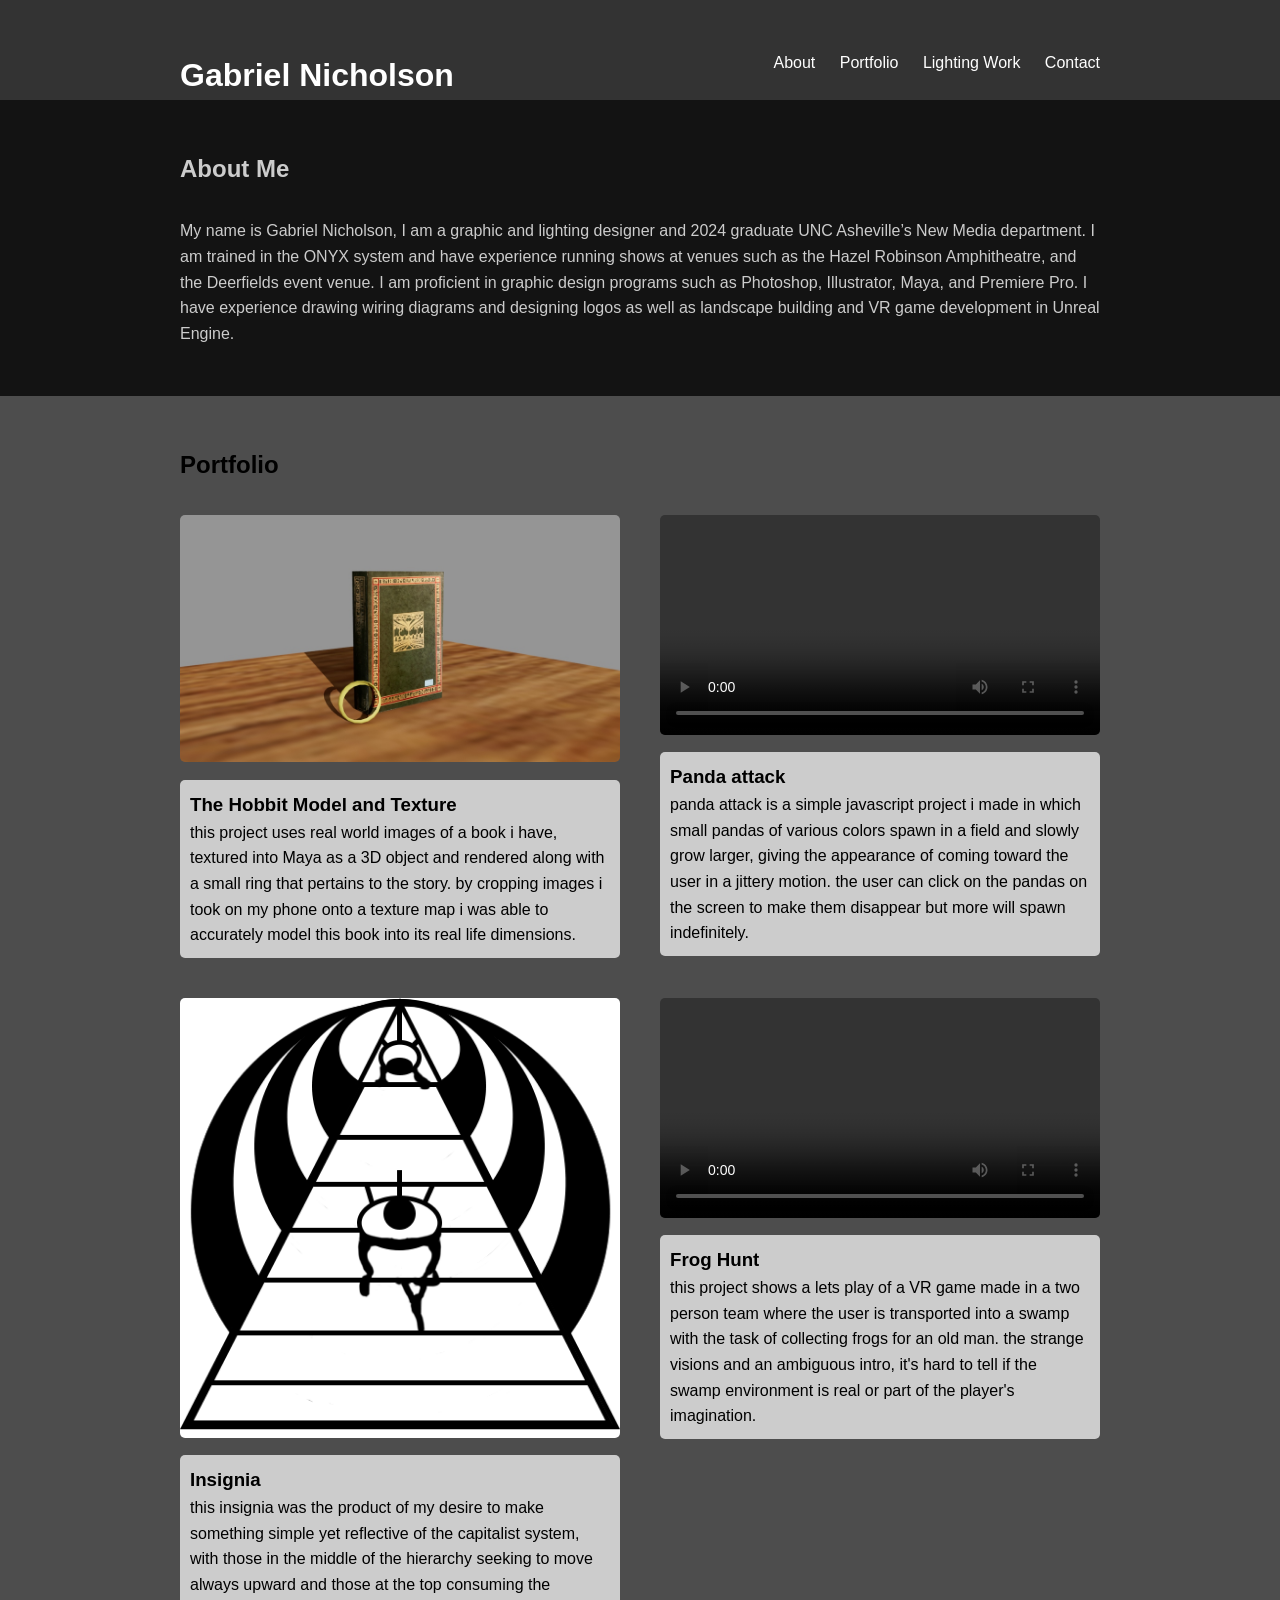
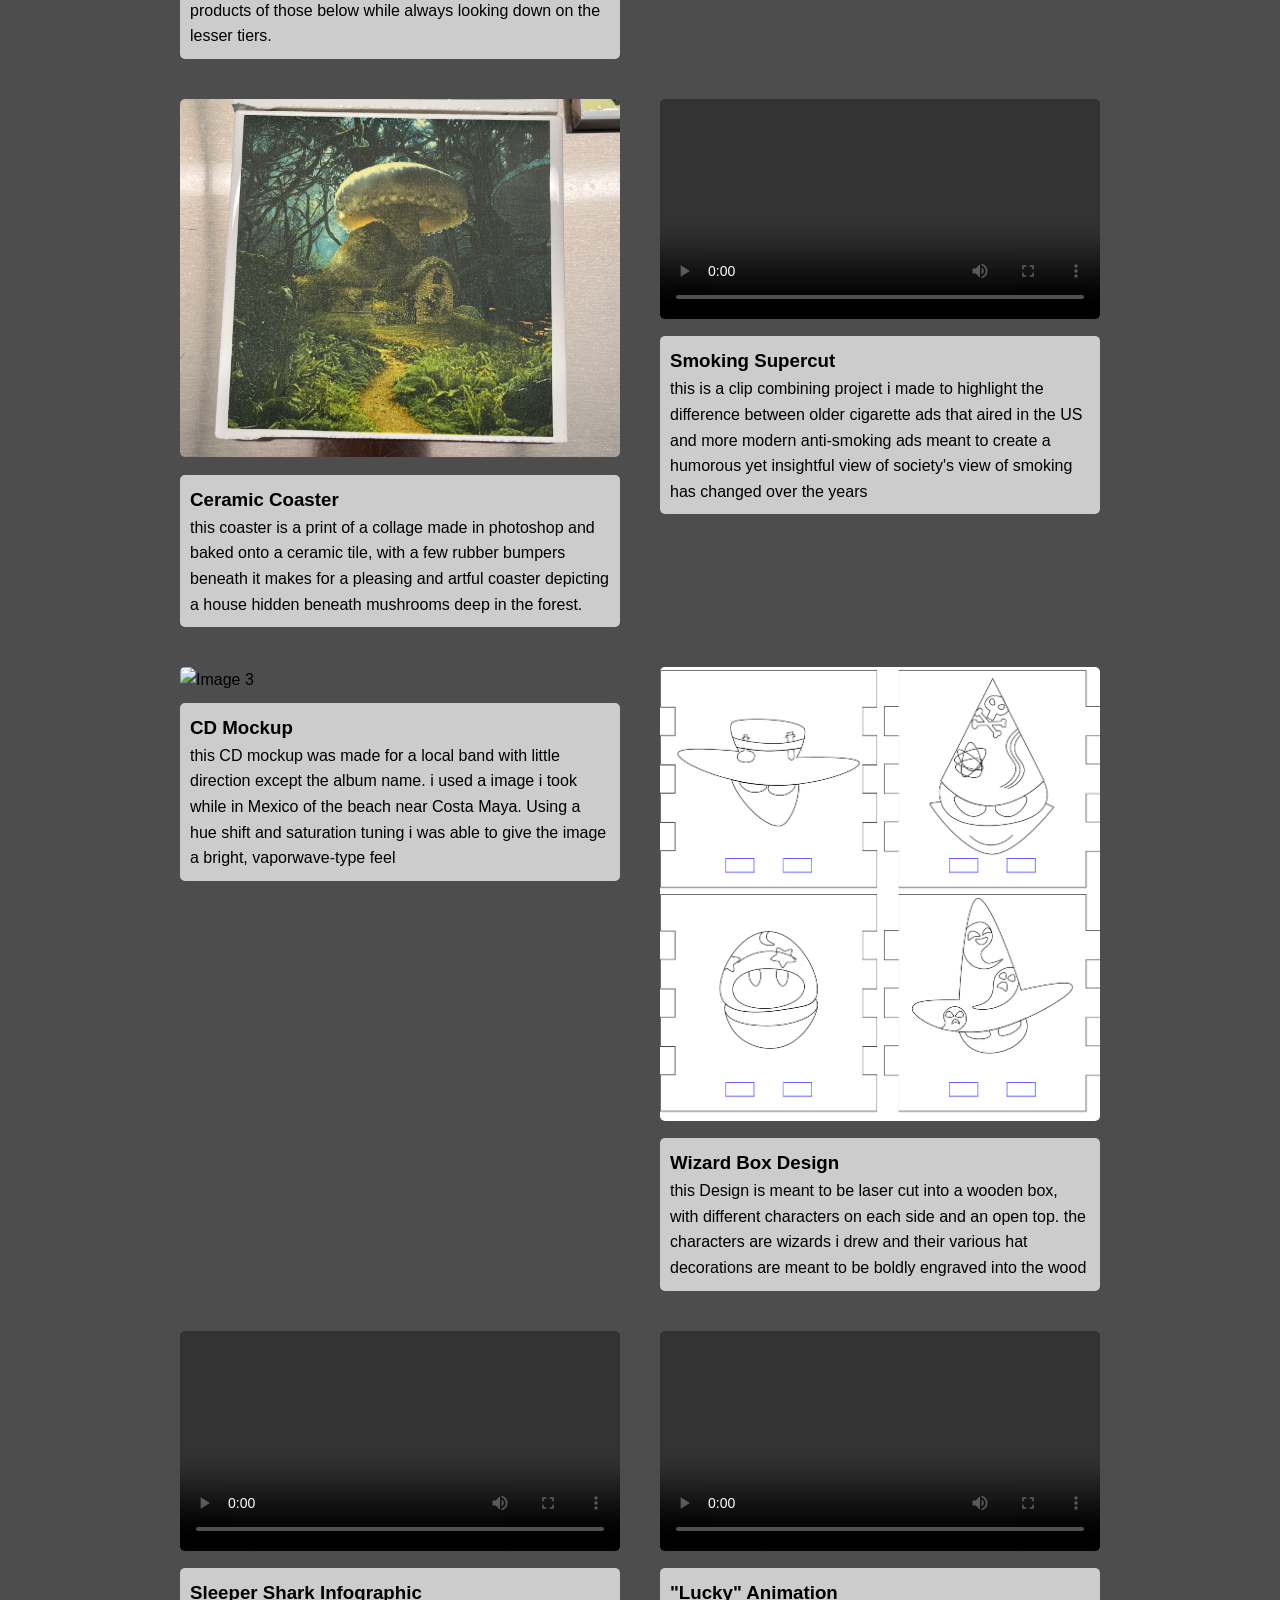
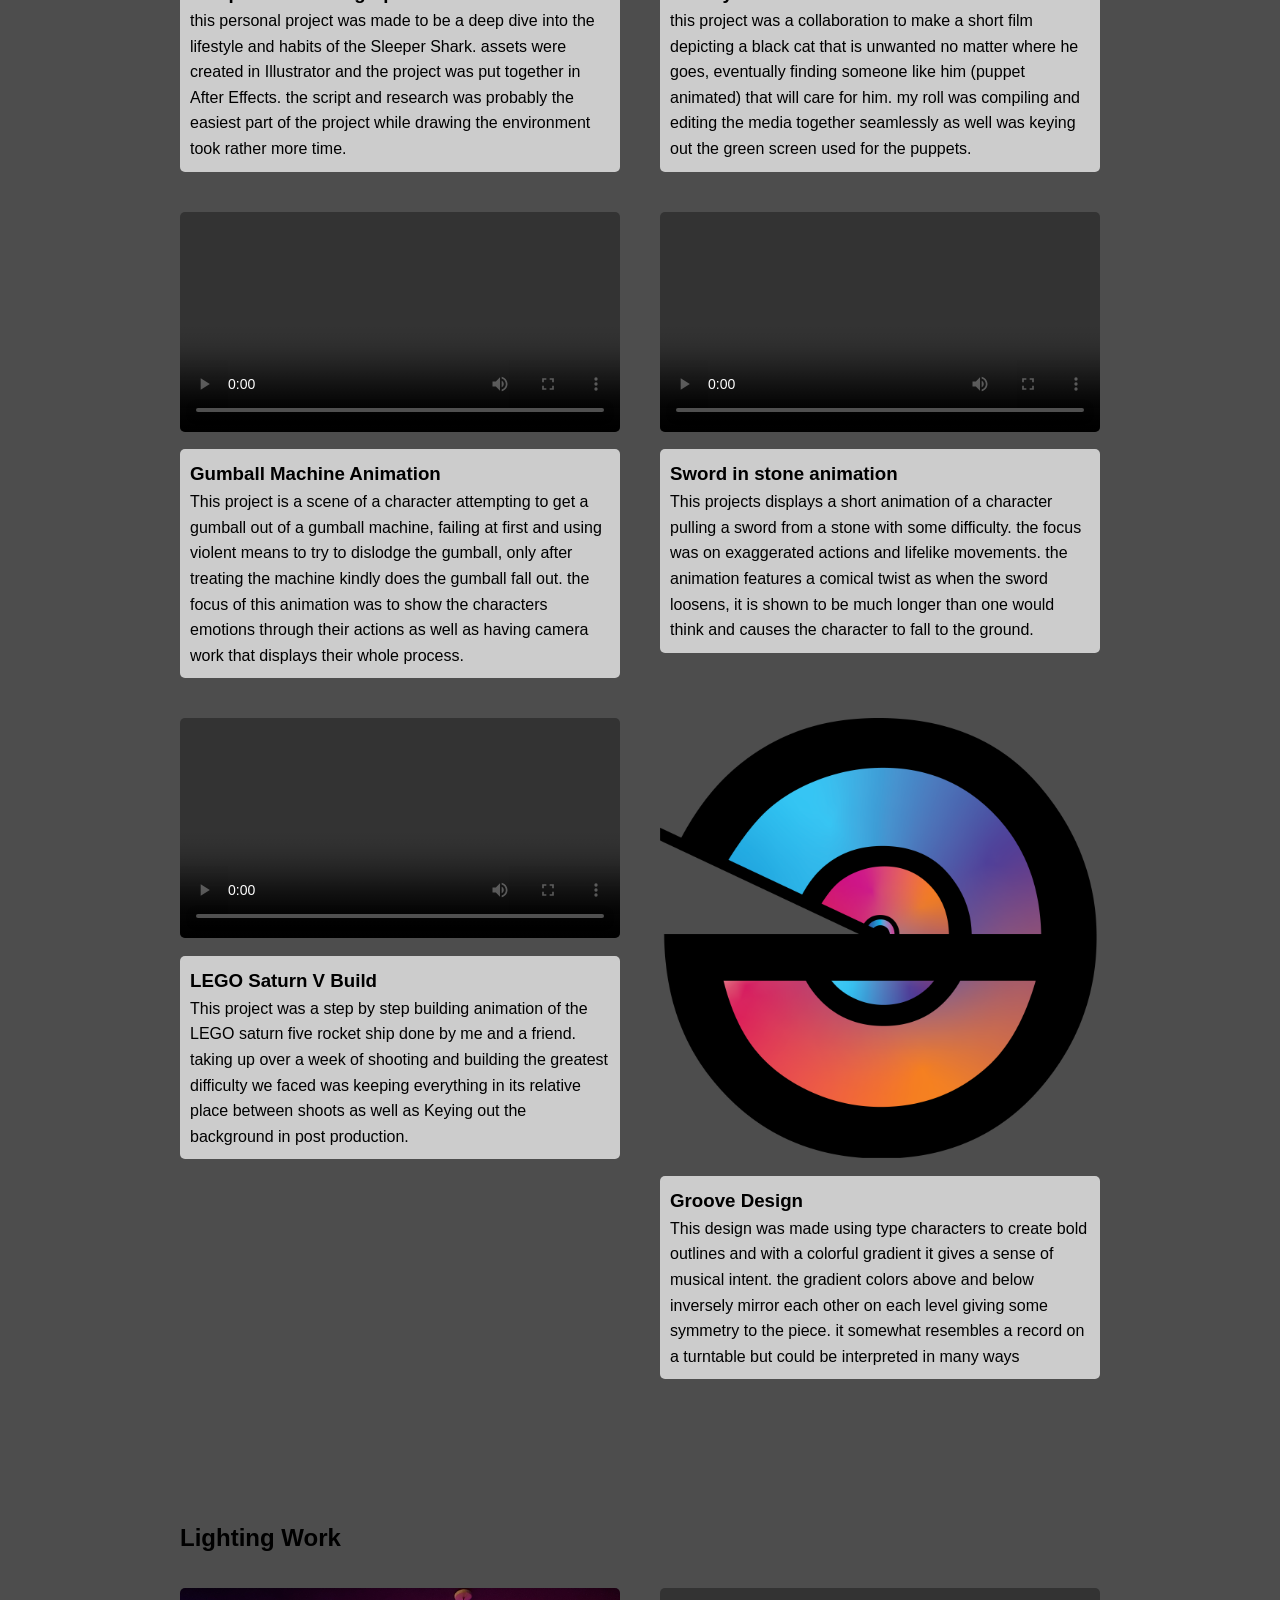
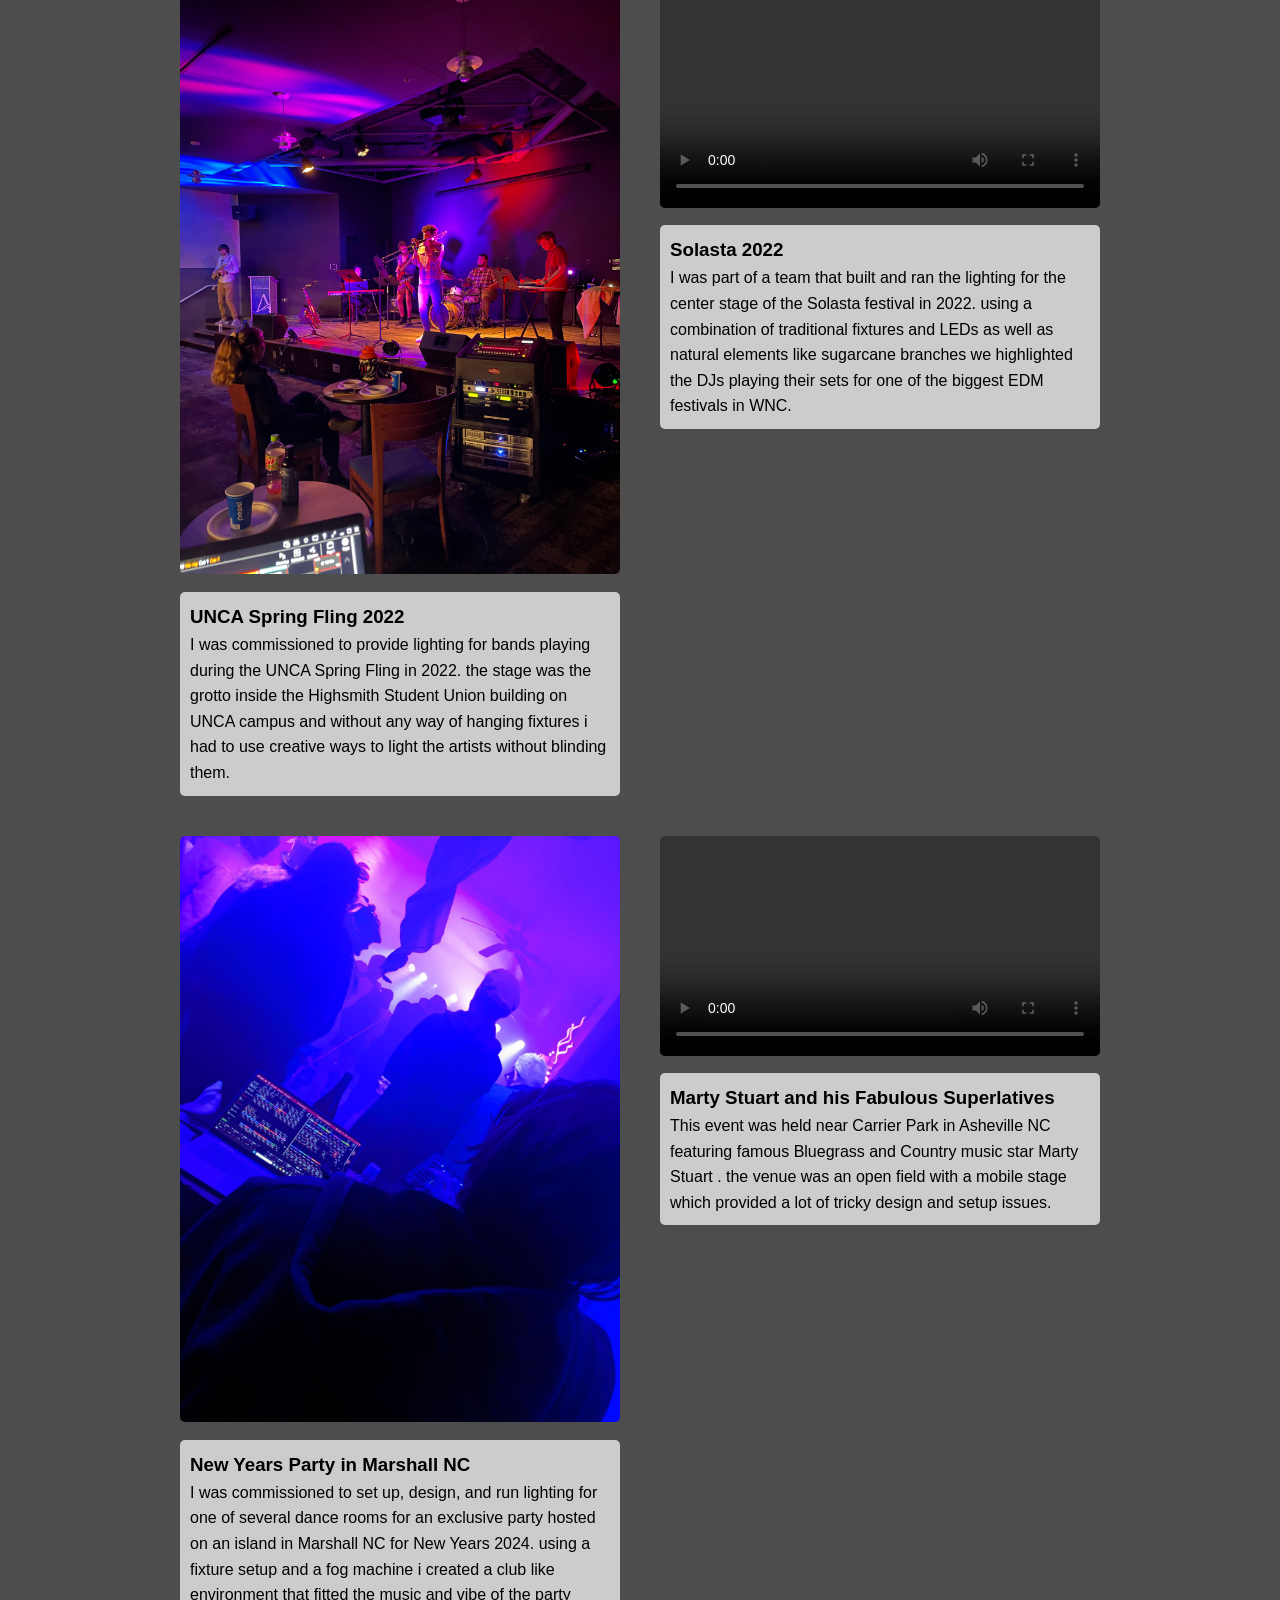
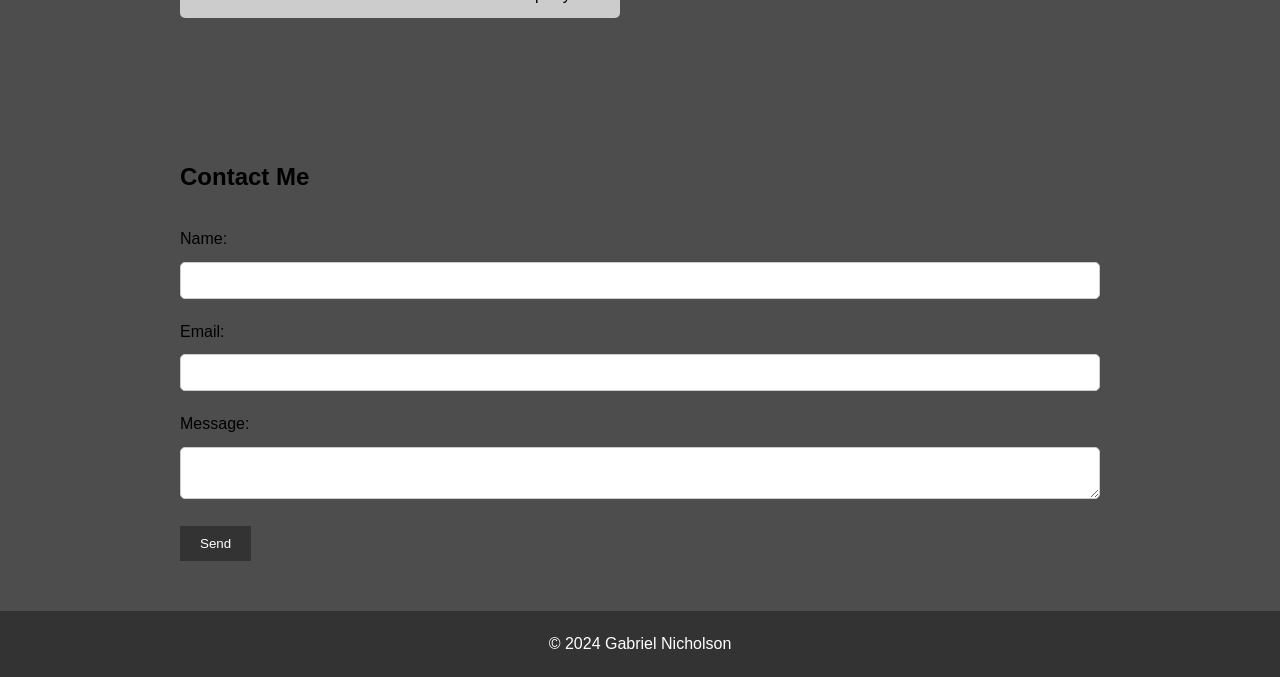
==== index.html @ 89661567 "indexxxx" ====
<!DOCTYPE html>
<html lang="en">
<head>
    <meta charset="UTF-8">
    <meta name="viewport" content="width=device-width, initial-scale=1.0">
    <title>Gabriel Nicholson - Portfolio</title>
    <link rel="stylesheet" href="styles.css">
</head>
<body>
    <header>
        <div class="container">
            <h1>Gabriel Nicholson</h1>
            <nav>
                <ul>
                    <li><a href="#about">About</a></li>
                    <li><a href="#portfolio">Portfolio</a></li>
                    <li><a href="#lighting-work">Lighting Work</a></li> 
                    <li><a href="#contact">Contact</a></li>
                </ul>
            </nav>
        </div>
    </header>

    <section id="about">
        <div class="container">
            <h2>About Me</h2>
            <img src="" alt=""
            <p>My name is Gabriel Nicholson, I am a graphic and lighting designer and 2024 graduate UNC Asheville’s New Media department. I am trained in the ONYX system and have experience running shows at venues such as the Hazel Robinson Amphitheatre, and the Deerfields event venue. I am proficient in graphic design programs such as Photoshop, Illustrator, Maya, and Premiere Pro. I have experience drawing wiring diagrams and designing logos as well as landscape building and VR game development in Unreal Engine.
            </p>
        </div>
    </section>

    <section id="portfolio">
        <div class="container">
            <h2>Portfolio</h2>
            <div class="gallery">
                <div class="item">
                    <img src="images/GabeN_Project4B (1).jpg" alt="Image 1">
                    <div class="description">
                        <h3>The Hobbit Model and Texture</h3>
                        <p>this project uses real world images of a book i have, textured into Maya as a 3D object and rendered along with a small ring that pertains to the story. by cropping images i took on my phone onto a texture map i was able to accurately model this book into its real life dimensions. </p>
                    </div>
                </div>
                <div class="item">
                    <video controls>
                        <source src="videos/IntrotoProcessingPandaAttack.mp4" type="video/mp4">
                        Your browser does not support the video tag.
                    </video>
                    <div class="description">
                        <h3>Panda attack</h3>
                        <p>panda attack is a simple javascript project i made in which small pandas of various colors spawn in a field and slowly grow larger, giving the appearance of coming toward the user in a jittery motion. the user can click on the pandas on the screen to make them disappear but more will spawn indefinitely.</p>
                    </div>
                </div>
                <div class="item">
                    <img src="images/GNicholson_2Dinsignia.png" alt="Image 3">
                    <div class="description">
                        <h3>Insignia</h3>
                        <p>this insignia was the product of my desire to make something simple yet reflective of the capitalist system, with those in the middle of the hierarchy seeking to move always upward and those at the top consuming the products of those below while always looking down on the lesser tiers. </p>
                    </div>
                </div>
                <div class="item">
                    <video controls>
                        <source src="videos/LETSPLAYJambalaya2.mp4" type="video/mp4">
                        Your browser does not support the video tag.
                    </video>
                    <div class="description">
                        <h3>Frog Hunt</h3>
                        <p>this project shows a lets play of a VR game made in a two person team where the user is transported into a swamp with the task of collecting frogs for an old man. the strange visions and an ambiguous intro, it's hard to tell if the swamp environment is real or part of the player's imagination.</p>
                    </div>
                </div>
                <div class="item">
                    <img src="images/IMG_3015.JPG" alt="Image 3">
                    <div class="description">
                        <h3>Ceramic Coaster</h3>
                        <p>this coaster is a print of a collage made in photoshop and baked onto a ceramic tile, with a few rubber bumpers beneath it makes for a pleasing and artful coaster depicting a house hidden beneath mushrooms deep in the forest.  </p>
                    </div>
                </div>
                <div class="item">
                    <video controls>
                        <source src="videos/FinalRender_1.mp4" type="video/mp4">
                        Your browser does not support the video tag.
                    </video>
                    <div class="description">
                        <h3>Smoking Supercut</h3>
                        <p>this is a clip combining project i made to highlight the difference between older cigarette ads that aired in the US and more modern anti-smoking ads meant to create a humorous yet insightful view of society's view of smoking has changed  over the years</p>
                    </div>
                </div>
                <div class="item">
                    <img src="images/SU NM mockup (1).png" alt="Image 3">
                    <div class="description">
                        <h3>CD Mockup</h3>
                        <p>this CD mockup was made for a local band with little direction except the album name. i used a image i took while in Mexico of the beach near Costa Maya. Using a hue shift and saturation tuning i was able to give the image a bright, vaporwave-type feel </p>
                    </div>
                </div>
                <div class="item">
                    <img src="images/wizard_box_design (1).png" alt="Image 3">
                    <div class="description">
                        <h3>Wizard Box Design</h3>
                        <p>this Design is meant to be laser cut into a wooden box, with different characters on each side and an open top. the characters are wizards i drew and their various hat decorations are meant to be boldly engraved into the wood </p>
                    </div>
                </div>
                <div class="item">
                    <video controls>
                        <source src="videos/SleeperSharkPresentationrevised.mp4" type="video/mp4">
                        Your browser does not support the video tag.
                    </video>
                    <div class="description">
                        <h3>Sleeper Shark Infographic</h3>
                        <p>this personal project was made to be a deep dive into the lifestyle and habits of the Sleeper Shark. assets were created in Illustrator and the project was put together in After Effects. the script and research was probably the easiest part of the project while drawing the environment took rather more time.</p>
                    </div>
                </div>
                <div class="item">
                    <video controls>
                        <source src="videos/Lucky_004_01_1.mp4" type="video/mp4">
                        Your browser does not support the video tag.
                    </video>
                    <div class="description">
                        <h3>"Lucky" Animation</h3>
                        <p>this project was a collaboration to make a short film depicting a black cat that is unwanted no matter where he goes, eventually finding someone like him (puppet animated) that will care for him. my roll was compiling and editing the media together seamlessly as well was keying out the green screen used for the puppets.</p>
                    </div>
                </div>
                
                <div class="item">
                    <video controls>
                        <source src="videos/GumballSceneFINAL_3.mp4" type="video/mp4">
                        Your browser does not support the video tag.
                    </video>
                    <div class="description">
                        <h3>Gumball Machine Animation</h3>
                        <p>This project is a scene of a character attempting to get a gumball out of a gumball machine, failing at first and using violent means to try to dislodge the gumball, only after treating the machine kindly does the gumball fall out. the focus of this animation was to show the characters emotions through their actions as well as having camera work that displays their whole process.</p>
                    </div>
                </div>
                <div class="item">
                    <video controls>
                        <source src="videos/swordinstone.mp4" type="video/mp4">
                        Your browser does not support the video tag.
                    </video>
                    <div class="description">
                        <h3>Sword in stone animation</h3>
                        <p>This projects displays a short animation of a character pulling a sword from a stone with some difficulty. the focus was on exaggerated actions and lifelike movements. the animation features a comical twist as when the sword loosens, it is shown to be much longer than one would think and causes the character to fall to the ground.</p>
                    </div>
                </div>
                <div class="item">
                    <video controls>
                        <source src="videos/nneville_gnicholson_saturnV_1.mp4" type="video/mp4">
                        Your browser does not support the video tag.
                    </video>
                    <div class="description">
                        <h3>LEGO Saturn V Build</h3>
                        <p>This project was a step by step building animation of the LEGO saturn five rocket ship done by me and a friend. taking up over a week of shooting and building the greatest difficulty we faced was keeping everything in its relative place between shoots as well as Keying out the background in post production.</p>
                    </div>
                </div>
                <div class="item">
                    <img src="images/P3 design (1).png" alt="Image 3">
                    <div class="description">
                        <h3>Groove Design</h3>
                        <p>This design was made using type characters to create bold outlines and with a colorful gradient it gives a sense of musical intent. the gradient colors above and below inversely mirror each other on each level giving some symmetry to the piece. it somewhat resembles a record  on a turntable but could be interpreted in many ways </p>
                    </div>
                </div>
                <!--div class="item">
                    <video controls>
                        <source src="video1.mp4" type="video/mp4">
                        Your browser does not support the video tag.
                    </video>
                    <div class="description">
                        <h3>Project</h3>
                        <p>Description of project 2 goes here.</p>
                    </div>
                </div>
                <!-- Add more items as needed -->
            </div>
        </div>
    </section>

    <section id="lighting-work"> 
        <div class="container">
            <h2>Lighting Work</h2>
            <div class="gallery">
                <div class="item">
                    <img src="lighting/IMG_1983.JPG" alt="Lighting Image 1">
                    <div class="description">
                        <h3>UNCA Spring Fling 2022</h3>
                        <p>I was commissioned to provide lighting for bands playing during the UNCA Spring Fling in 2022. the stage was the grotto inside the Highsmith Student Union building on UNCA campus and without any way of hanging fixtures i had to use creative ways to light the artists without blinding them.</p>
                    </div>
                </div>
                <div class="item">
                    <video controls>
                        <source src="lighting/SOLASTA2022_1.mp4" type="video/mp4">
                        Your browser does not support the video tag.
                    </video>
                    <div class="description">
                        <h3>Solasta 2022</h3>
                        <p>I was part of a team that built and ran the lighting for the center stage of the Solasta festival in 2022. using a combination of traditional fixtures and LEDs as well as natural elements like sugarcane branches we highlighted the DJs playing their sets for one of the biggest EDM festivals in WNC.</p>
                    </div>
                </div>
                <div class="item">
                    <img src="lighting/newyears.JPG" alt="Lighting Image 1">
                    <div class="description">
                        <h3>New Years Party in Marshall NC</h3>
                        <p>I was commissioned to set up, design, and run lighting for one of several dance rooms for an exclusive party hosted on an island in Marshall NC for New Years 2024. using a fixture setup and a fog machine i created a club like environment that fitted the music and vibe of the party</p>
                    </div>
                </div>
                <div class="item">
                    <video controls>
                        <source src="lighting/marty.MOV" type="video/mp4">
                        
                    </video>
                    <div class="description">
                        <h3>Marty Stuart and his Fabulous Superlatives </h3>
                        <p>This event was held near Carrier Park in Asheville NC featuring famous Bluegrass and Country music star Marty Stuart . the venue was an open field with a mobile stage which provided a lot of tricky design and setup issues.</p>
                    </div>
                </div>
                <!--div class="item">
                    <video controls>
                        <source src="lighting/" type="video/mp4">
                        
                    </video>
                    <div class="description">
                        <h3>Lighting Project </h3>
                        <p>Description</p>
                    </div>
                </div>
                <!-- Add more items as needed -->
            </div>
        </div>
    </section>

    <section id="contact">
        <div class="container">
            <h2>Contact Me</h2>
            <form action="#" method="post">
                <label for="name">Name:</label>
                <input type="text" id="name" name="name" required>

                <label for="email">Email:</label>
                <input type="email" id="email" name="email" required>

                <label for="message">Message:</label>
                <textarea id="message" name="message" required></textarea>

                <button type="submit">Send</button>
            </form>
        </div>
    </section>

    <footer>
        <div class="container">
            <p>&copy; 2024 Gabriel Nicholson</p>
        </div>
    </footer>
</body>
</html>
---- styles.css ----
/* Reset some default styles */
* {
    margin: 0;
    padding: 0;
    box-sizing: border-box;
}

/* Basic styling */
body {
    font-family: Arial, sans-serif;
    line-height: 1.6;
    background-color: #4d4d4d;
}

.container {
    max-width: 960px;
    margin: 0 auto;
    padding: 0 20px;
}

header {
    background-color: #333;
    color: #fff;
    padding: 50px 0;
}

header h1 {
    float: left;
}

nav ul {
    float: right;
}

nav ul li {
    display: inline;
    margin-left: 20px;
}

nav ul li a {
    color: #fff;
    text-decoration: none;
}

section {
    padding: 50px 0;
}

h2 {
    margin-bottom: 30px;
}

form label {
    display: block;
    margin-bottom: 10px;
}

form input,
form textarea {
    width: 100%;
    padding: 10px;
    margin-bottom: 20px;
    border: 1px solid #ccc;
    border-radius: 5px;
}

form button {
    background-color: #333;
    color: #fff;
    border: none;
    padding: 10px 20px;
    cursor: pointer;
}

footer {
    background-color: #333;
    color: #fff;
    text-align: center;
    padding: 20px 0;
}

/* Gallery */
.gallery {
    display: flex;
    flex-wrap: wrap;
    justify-content: space-between;
}

.item {
    width: calc(50% - 20px);
    margin-bottom: 40px;
}

.item img,
.item video {
    width: 100%;
    border-radius: 5px;
}

.description {
    margin-top: 10px;
    background-color: #cccccc;
    padding: 10px;
    border-radius: 5px;
}
#about {
    color: #ccc;
    background-color: rgb(19, 19, 19);
}
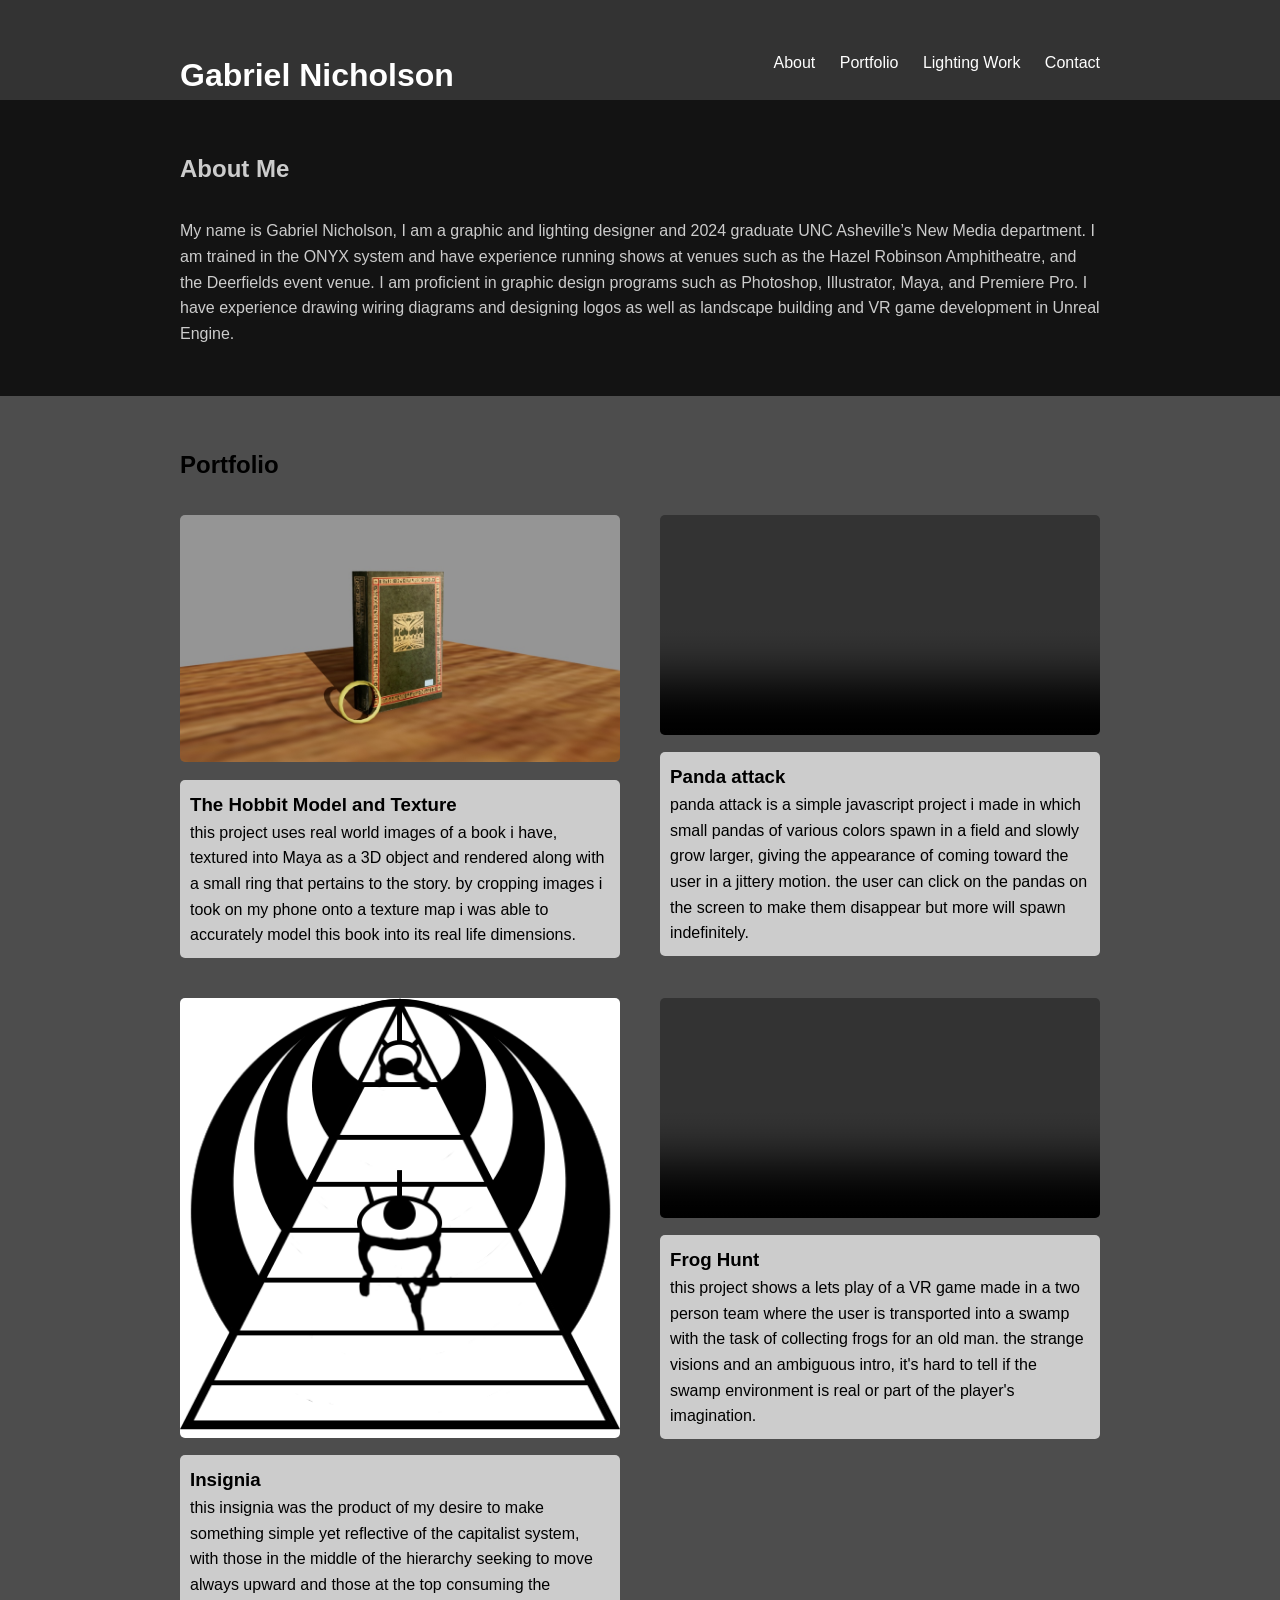
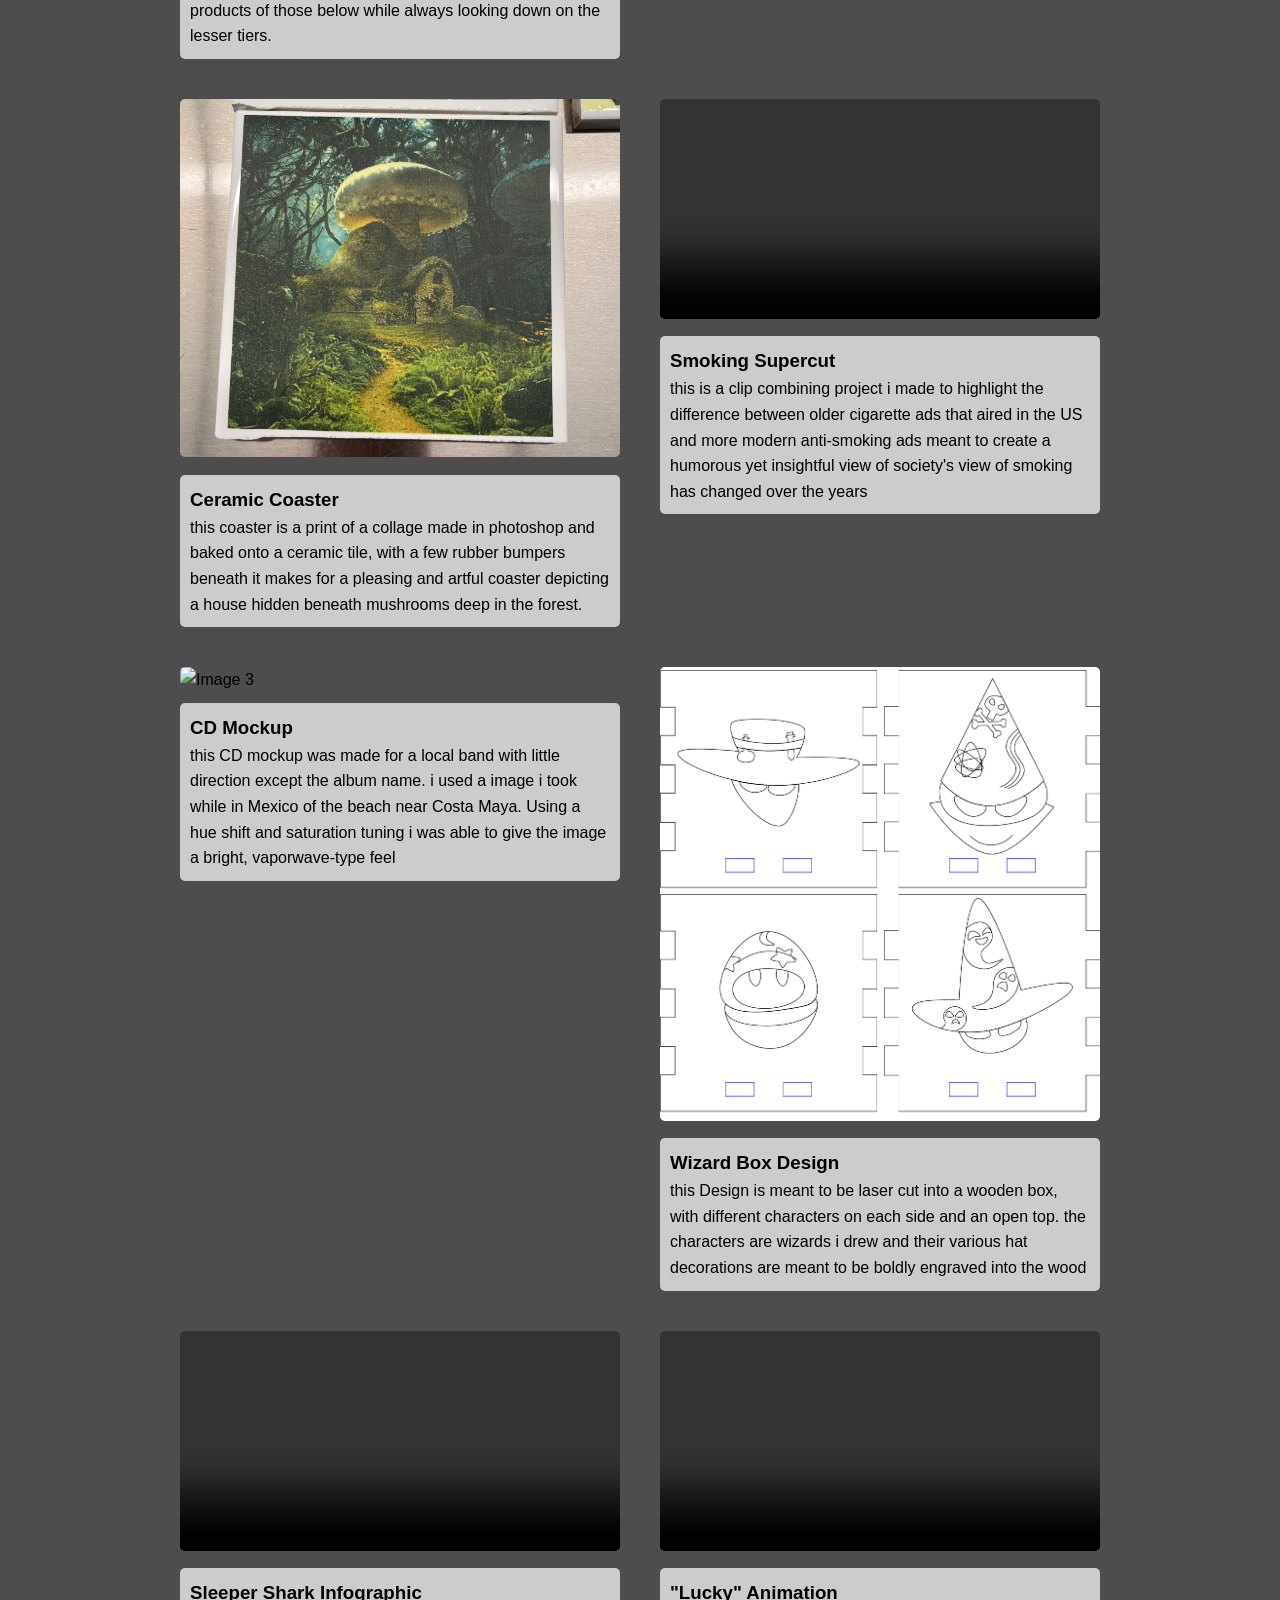
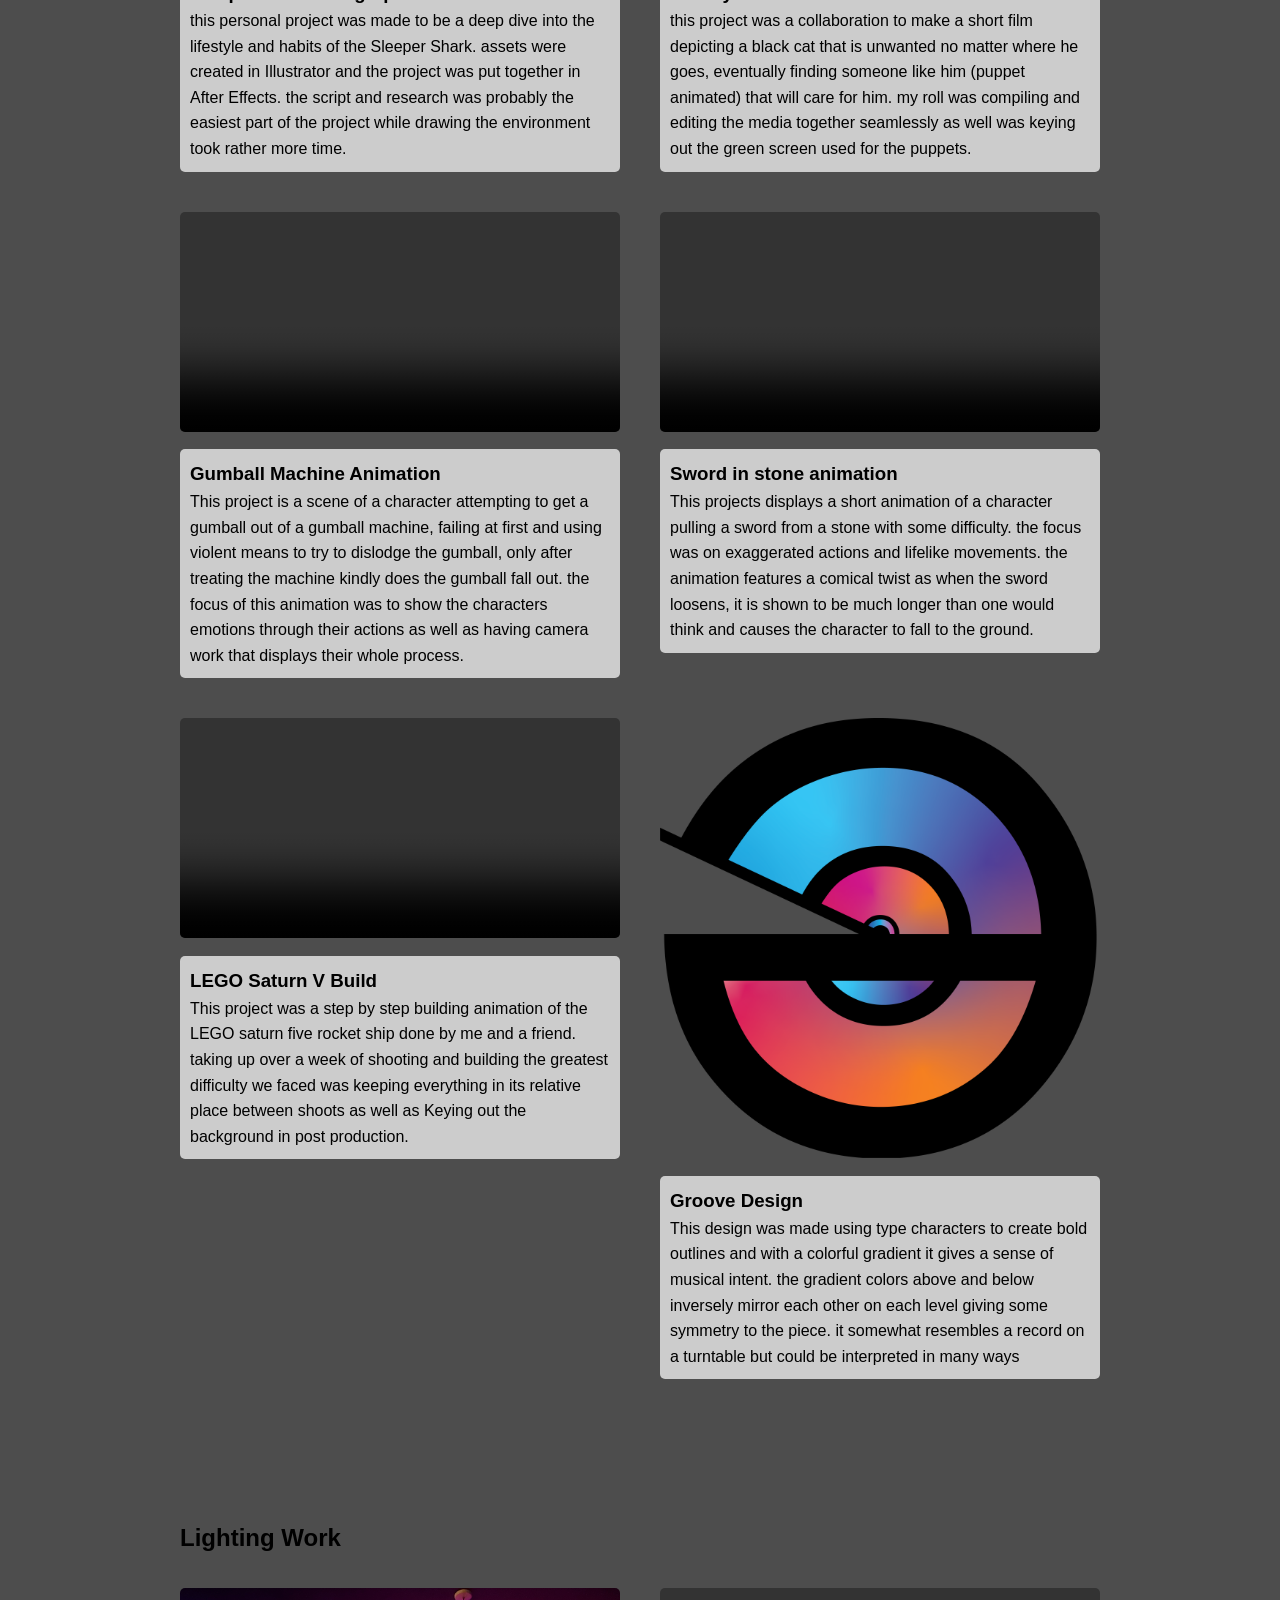
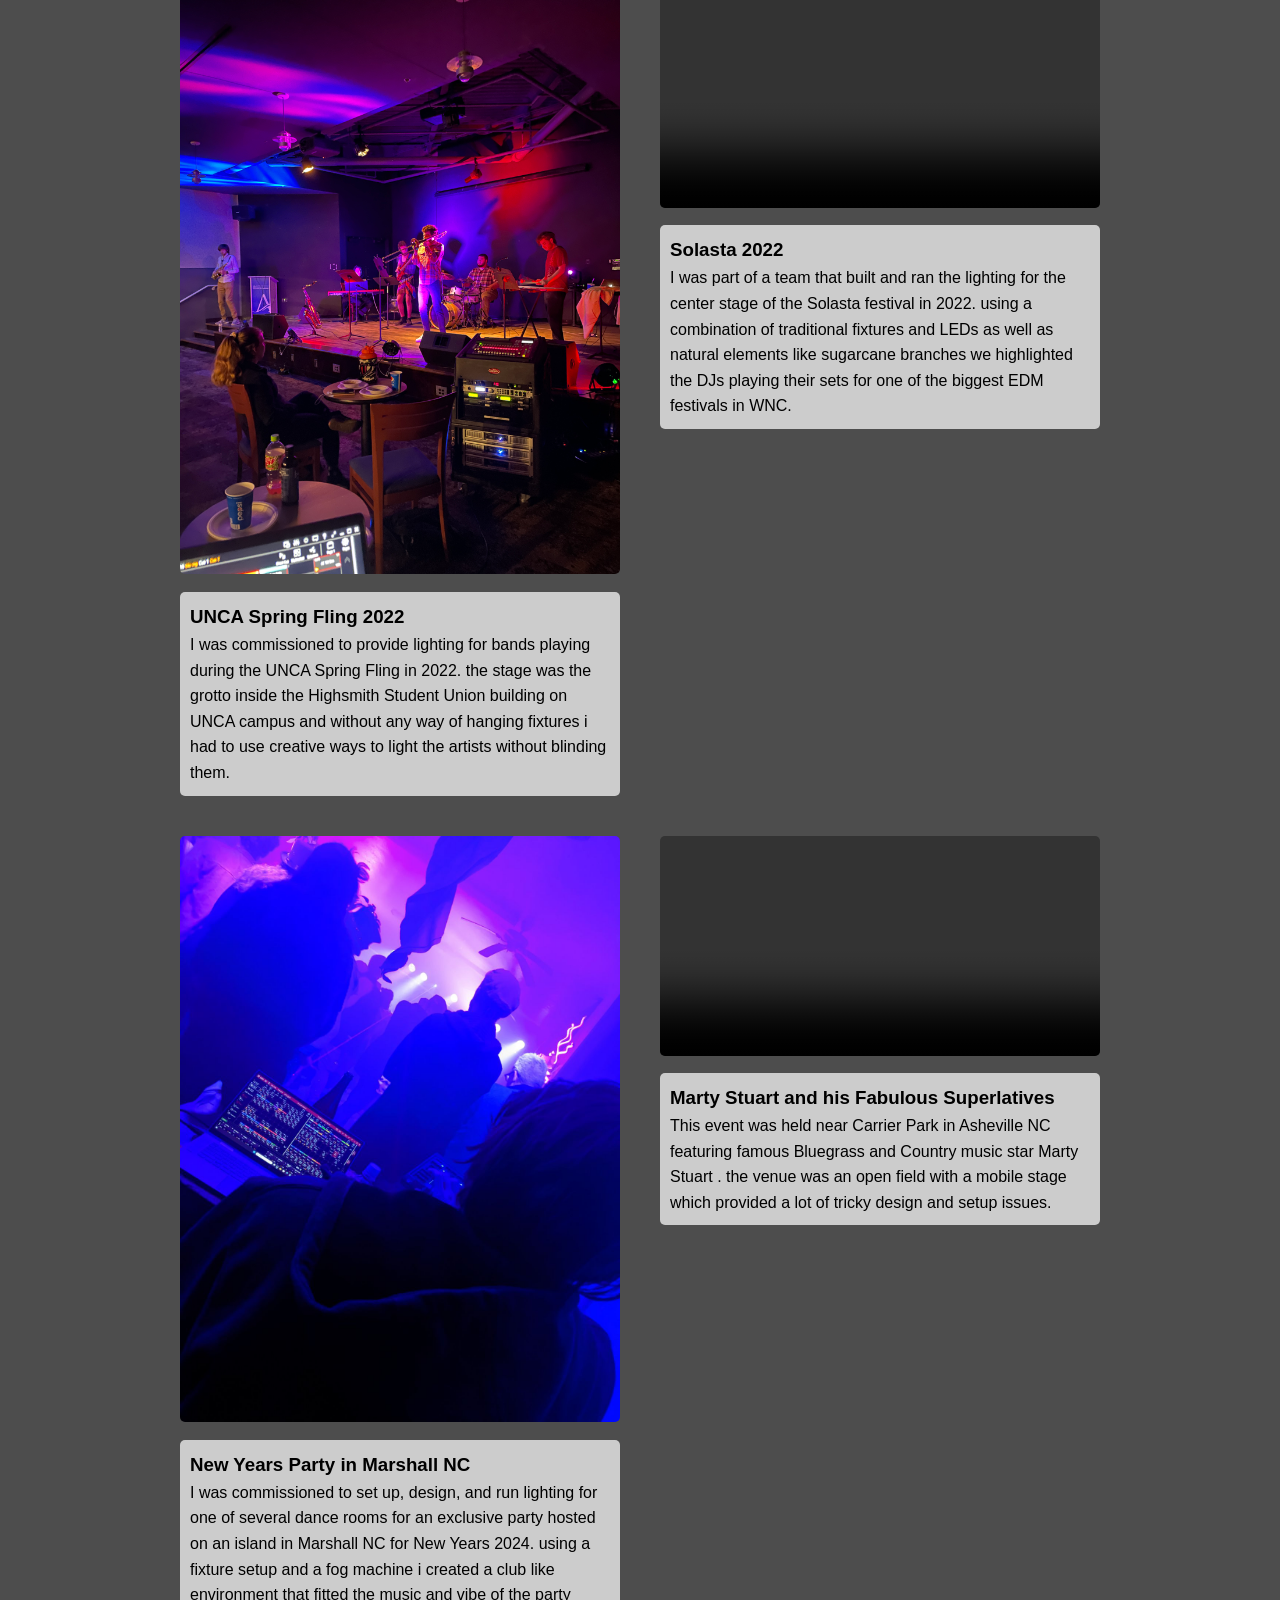
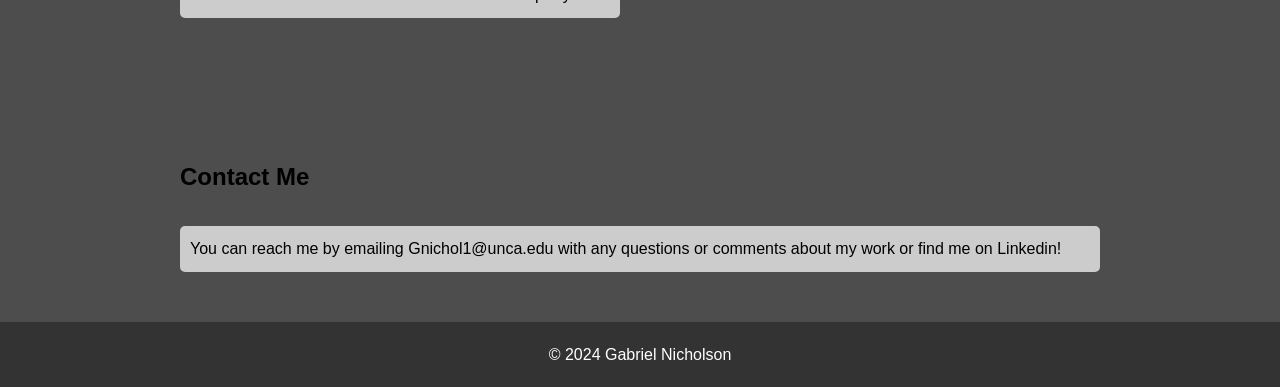
==== commit 759c45aa: "contact fix" ====
--- a/index.html
+++ b/index.html
@@ -228,7 +228,7 @@
     <section id="contact">
         <div class="container">
             <h2>Contact Me</h2>
-            <form action="#" method="post">
+            <!--form action="#" method="post">
                 <label for="name">Name:</label>
                 <input type="text" id="name" name="name" required>
 
@@ -239,7 +239,10 @@
                 <textarea id="message" name="message" required></textarea>
 
                 <button type="submit">Send</button>
-            </form>
+            </form-->
+            <div class="description">
+                You can reach me by emailing Gnichol1@unca.edu with any questions or comments about my work or find me on Linkedin!
+            </div>
         </div>
     </section>
 
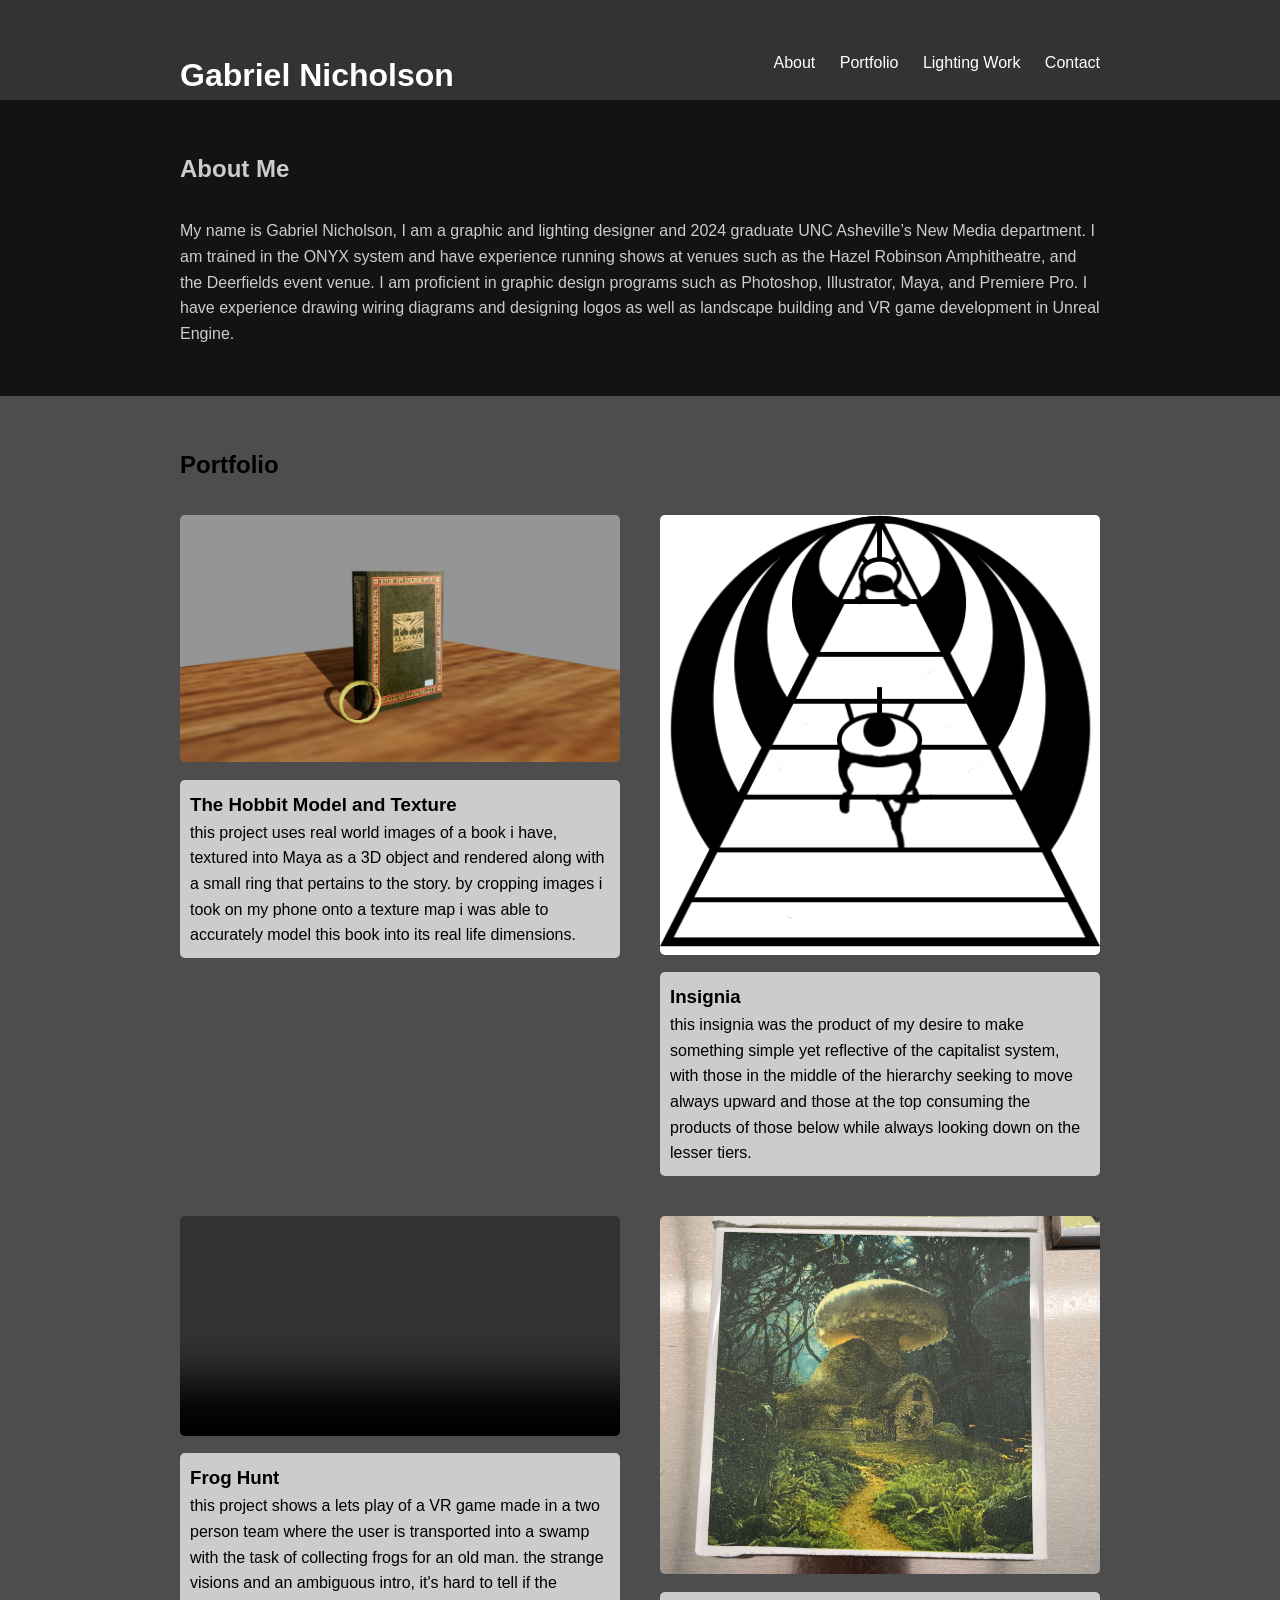
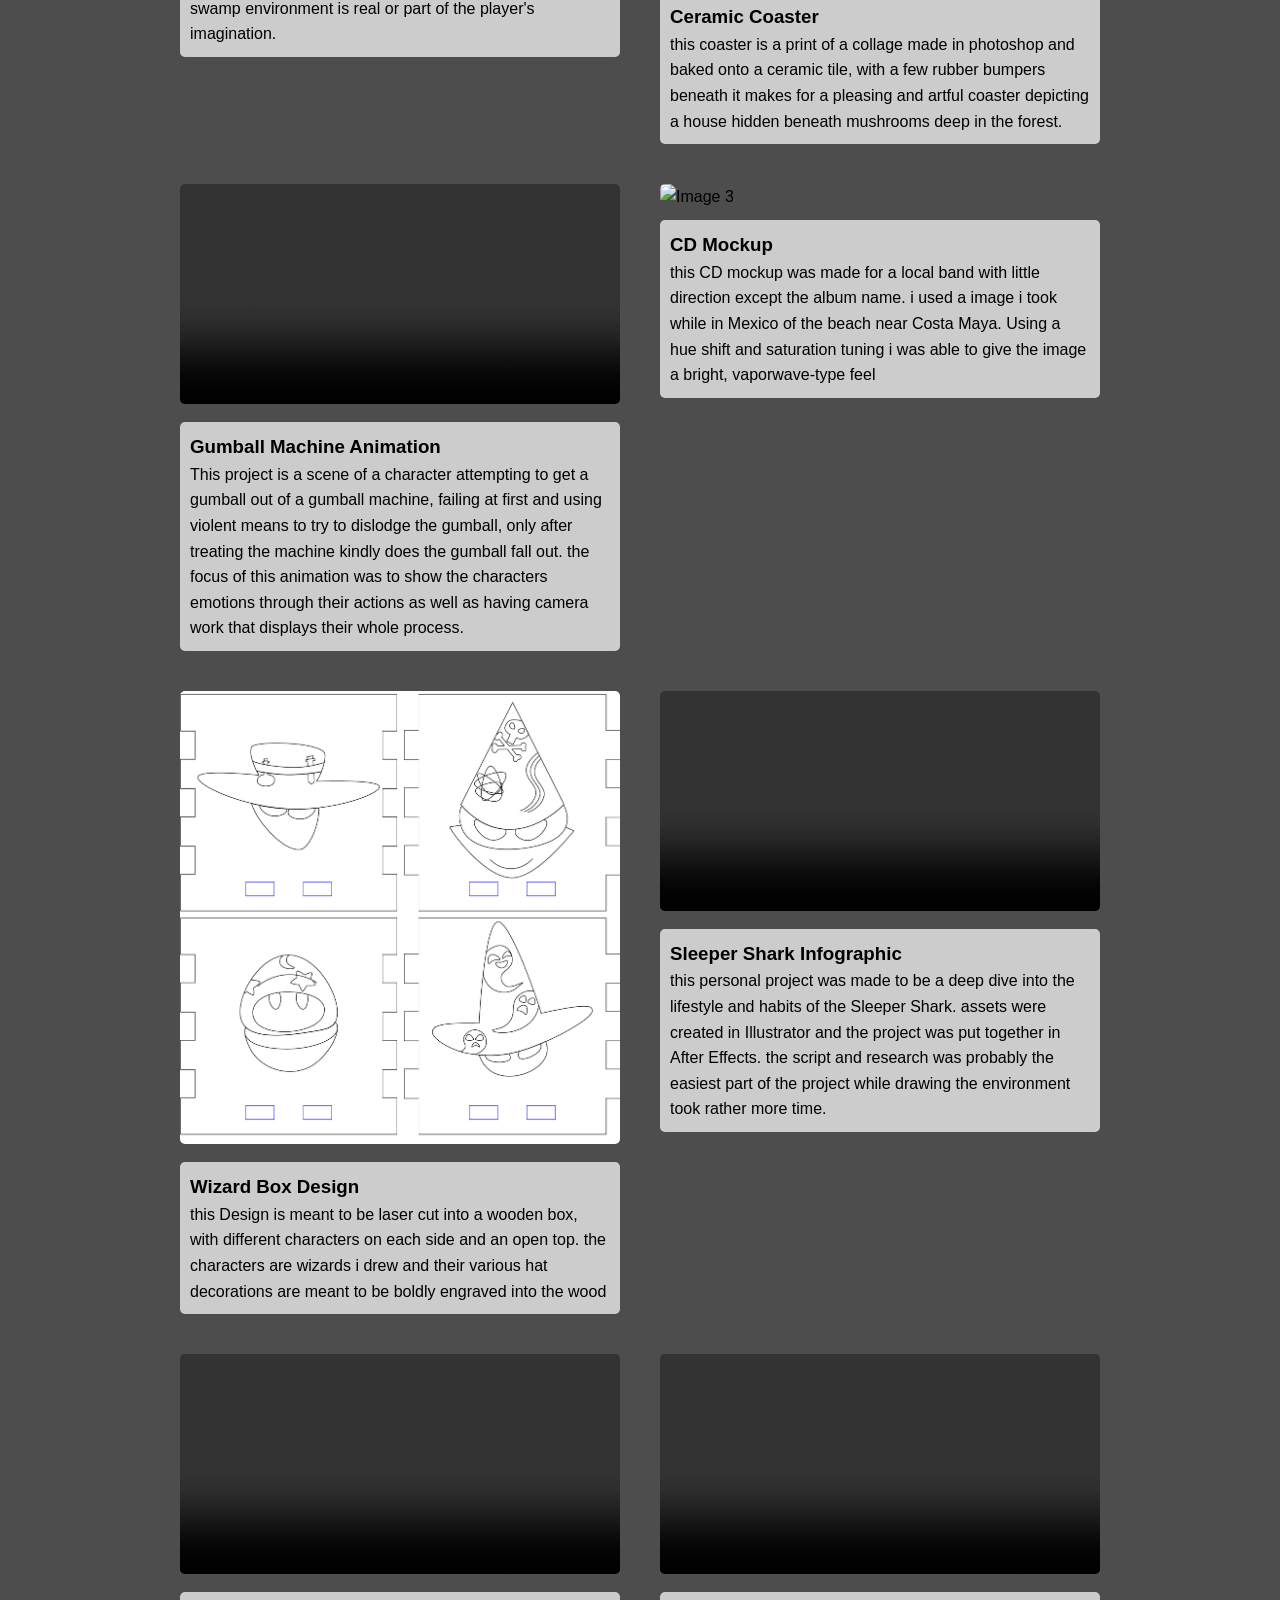
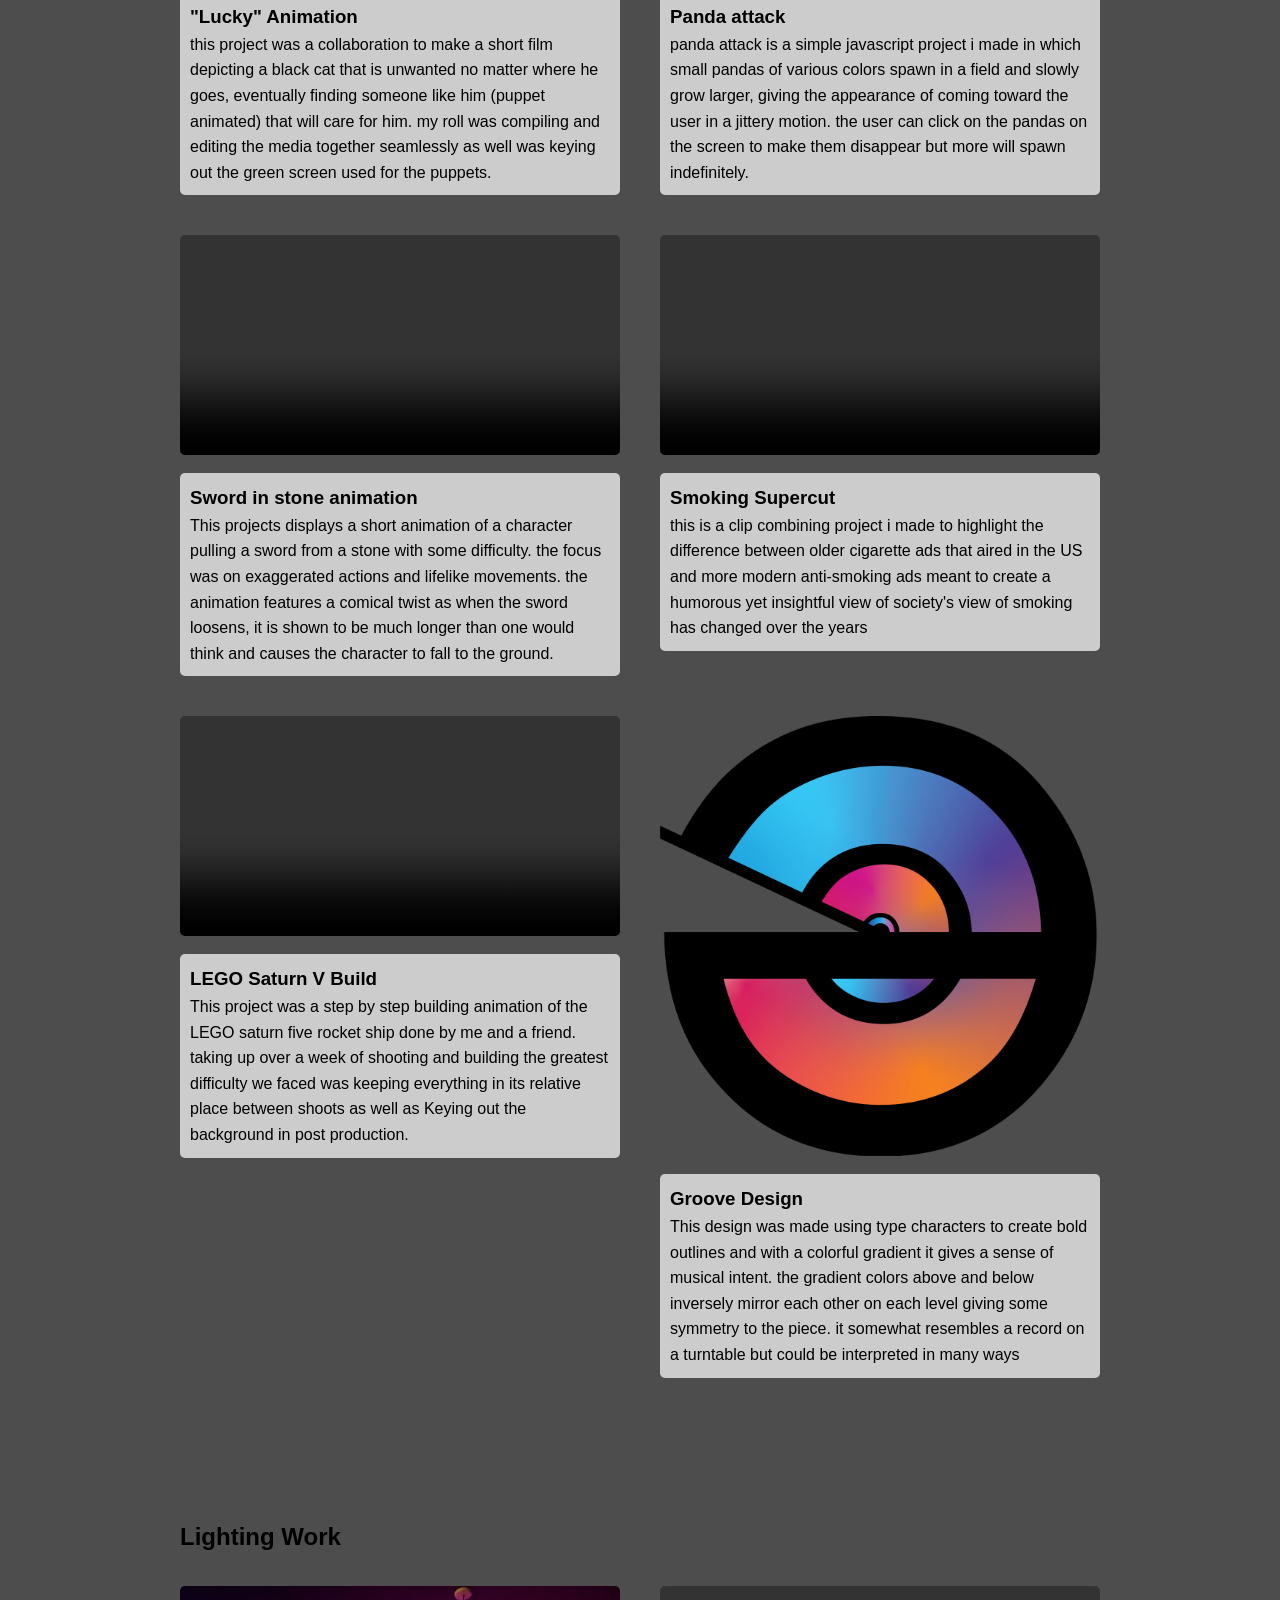
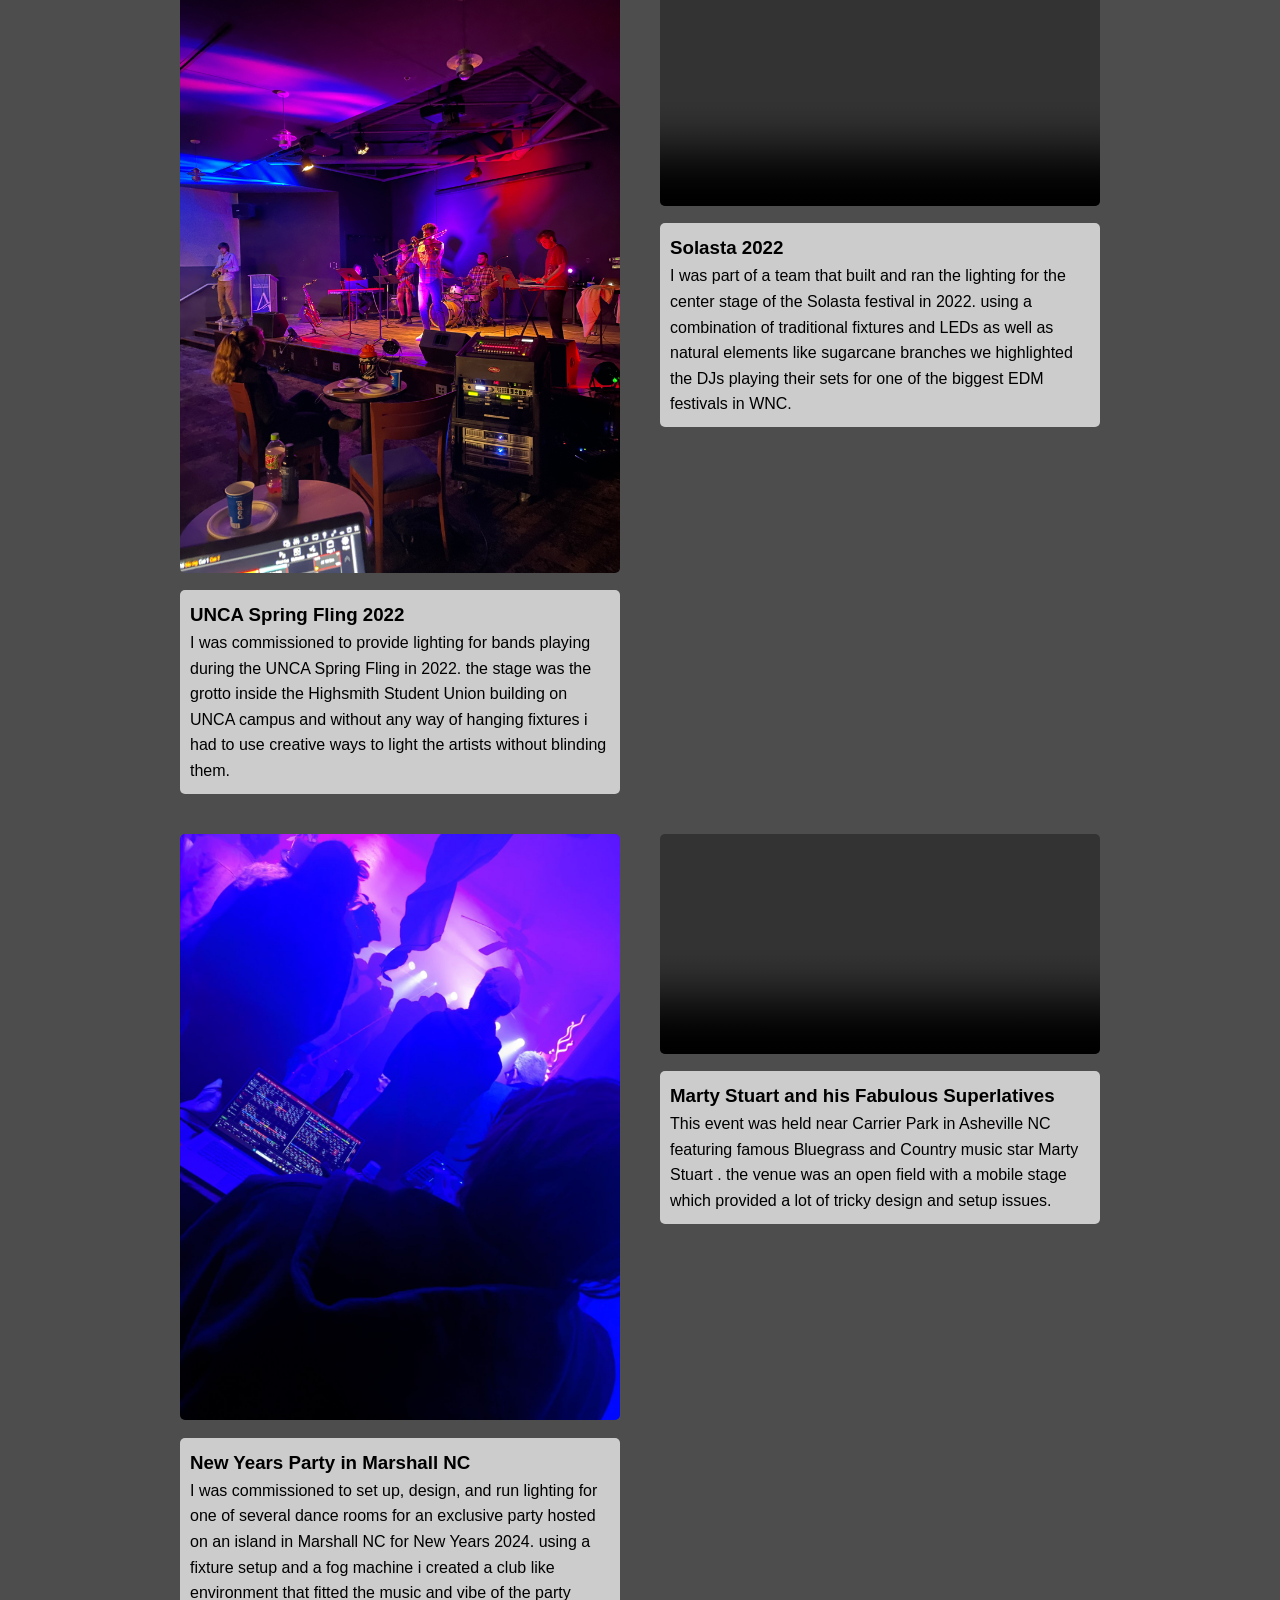
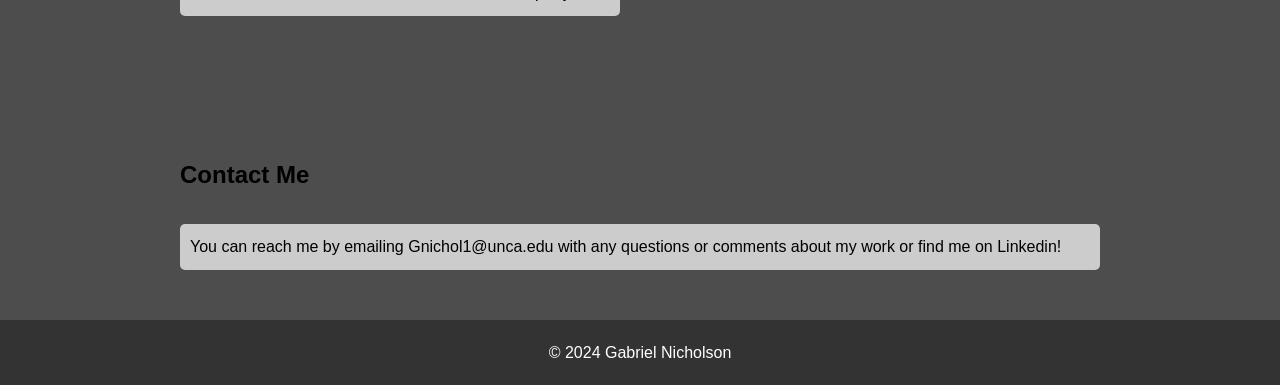
==== commit f8dd2a1d: "order" ====
--- a/index.html
+++ b/index.html
@@ -41,6 +41,78 @@
                         <p>this project uses real world images of a book i have, textured into Maya as a 3D object and rendered along with a small ring that pertains to the story. by cropping images i took on my phone onto a texture map i was able to accurately model this book into its real life dimensions. </p>
                     </div>
                 </div>
+                
+                <div class="item">
+                    <img src="images/GNicholson_2Dinsignia.png" alt="Image 3">
+                    <div class="description">
+                        <h3>Insignia</h3>
+                        <p>this insignia was the product of my desire to make something simple yet reflective of the capitalist system, with those in the middle of the hierarchy seeking to move always upward and those at the top consuming the products of those below while always looking down on the lesser tiers. </p>
+                    </div>
+                </div>
+                <div class="item">
+                    <video controls>
+                        <source src="videos/LETSPLAYJambalaya2.mp4" type="video/mp4">
+                        Your browser does not support the video tag.
+                    </video>
+                    <div class="description">
+                        <h3>Frog Hunt</h3>
+                        <p>this project shows a lets play of a VR game made in a two person team where the user is transported into a swamp with the task of collecting frogs for an old man. the strange visions and an ambiguous intro, it's hard to tell if the swamp environment is real or part of the player's imagination.</p>
+                    </div>
+                </div>
+                <div class="item">
+                    <img src="images/IMG_3015.JPG" alt="Image 3">
+                    <div class="description">
+                        <h3>Ceramic Coaster</h3>
+                        <p>this coaster is a print of a collage made in photoshop and baked onto a ceramic tile, with a few rubber bumpers beneath it makes for a pleasing and artful coaster depicting a house hidden beneath mushrooms deep in the forest.  </p>
+                    </div>
+                </div>
+                <div class="item">
+                    <video controls>
+                        <source src="videos/GumballSceneFINAL_3.mp4" type="video/mp4">
+                        Your browser does not support the video tag.
+                    </video>
+                    <div class="description">
+                        <h3>Gumball Machine Animation</h3>
+                        <p>This project is a scene of a character attempting to get a gumball out of a gumball machine, failing at first and using violent means to try to dislodge the gumball, only after treating the machine kindly does the gumball fall out. the focus of this animation was to show the characters emotions through their actions as well as having camera work that displays their whole process.</p>
+                    </div>
+                </div>
+                
+                <div class="item">
+                    <img src="images/SU NM mockup (1).png" alt="Image 3">
+                    <div class="description">
+                        <h3>CD Mockup</h3>
+                        <p>this CD mockup was made for a local band with little direction except the album name. i used a image i took while in Mexico of the beach near Costa Maya. Using a hue shift and saturation tuning i was able to give the image a bright, vaporwave-type feel </p>
+                    </div>
+                </div>
+                <div class="item">
+                    <img src="images/wizard_box_design (1).png" alt="Image 3">
+                    <div class="description">
+                        <h3>Wizard Box Design</h3>
+                        <p>this Design is meant to be laser cut into a wooden box, with different characters on each side and an open top. the characters are wizards i drew and their various hat decorations are meant to be boldly engraved into the wood </p>
+                    </div>
+                </div>
+                <div class="item">
+                    <video controls>
+                        <source src="videos/SleeperSharkPresentationrevised.mp4" type="video/mp4">
+                        Your browser does not support the video tag.
+                    </video>
+                    <div class="description">
+                        <h3>Sleeper Shark Infographic</h3>
+                        <p>this personal project was made to be a deep dive into the lifestyle and habits of the Sleeper Shark. assets were created in Illustrator and the project was put together in After Effects. the script and research was probably the easiest part of the project while drawing the environment took rather more time.</p>
+                    </div>
+                </div>
+                <div class="item">
+                    <video controls>
+                        <source src="videos/Lucky_004_01_1.mp4" type="video/mp4">
+                        Your browser does not support the video tag.
+                    </video>
+                    <div class="description">
+                        <h3>"Lucky" Animation</h3>
+                        <p>this project was a collaboration to make a short film depicting a black cat that is unwanted no matter where he goes, eventually finding someone like him (puppet animated) that will care for him. my roll was compiling and editing the media together seamlessly as well was keying out the green screen used for the puppets.</p>
+                    </div>
+                </div>
+                
+                
                 <div class="item">
                     <video controls>
                         <source src="videos/IntrotoProcessingPandaAttack.mp4" type="video/mp4">
@@ -52,27 +124,13 @@
                     </div>
                 </div>
                 <div class="item">
-                    <img src="images/GNicholson_2Dinsignia.png" alt="Image 3">
-                    <div class="description">
-                        <h3>Insignia</h3>
-                        <p>this insignia was the product of my desire to make something simple yet reflective of the capitalist system, with those in the middle of the hierarchy seeking to move always upward and those at the top consuming the products of those below while always looking down on the lesser tiers. </p>
-                    </div>
-                </div>
-                <div class="item">
-                    <video controls>
-                        <source src="videos/LETSPLAYJambalaya2.mp4" type="video/mp4">
-                        Your browser does not support the video tag.
-                    </video>
-                    <div class="description">
-                        <h3>Frog Hunt</h3>
-                        <p>this project shows a lets play of a VR game made in a two person team where the user is transported into a swamp with the task of collecting frogs for an old man. the strange visions and an ambiguous intro, it's hard to tell if the swamp environment is real or part of the player's imagination.</p>
-                    </div>
-                </div>
-                <div class="item">
-                    <img src="images/IMG_3015.JPG" alt="Image 3">
-                    <div class="description">
-                        <h3>Ceramic Coaster</h3>
-                        <p>this coaster is a print of a collage made in photoshop and baked onto a ceramic tile, with a few rubber bumpers beneath it makes for a pleasing and artful coaster depicting a house hidden beneath mushrooms deep in the forest.  </p>
+                    <video controls>
+                        <source src="videos/swordinstone.mp4" type="video/mp4">
+                        Your browser does not support the video tag.
+                    </video>
+                    <div class="description">
+                        <h3>Sword in stone animation</h3>
+                        <p>This projects displays a short animation of a character pulling a sword from a stone with some difficulty. the focus was on exaggerated actions and lifelike movements. the animation features a comical twist as when the sword loosens, it is shown to be much longer than one would think and causes the character to fall to the ground.</p>
                     </div>
                 </div>
                 <div class="item">
@@ -83,61 +141,6 @@
                     <div class="description">
                         <h3>Smoking Supercut</h3>
                         <p>this is a clip combining project i made to highlight the difference between older cigarette ads that aired in the US and more modern anti-smoking ads meant to create a humorous yet insightful view of society's view of smoking has changed  over the years</p>
-                    </div>
-                </div>
-                <div class="item">
-                    <img src="images/SU NM mockup (1).png" alt="Image 3">
-                    <div class="description">
-                        <h3>CD Mockup</h3>
-                        <p>this CD mockup was made for a local band with little direction except the album name. i used a image i took while in Mexico of the beach near Costa Maya. Using a hue shift and saturation tuning i was able to give the image a bright, vaporwave-type feel </p>
-                    </div>
-                </div>
-                <div class="item">
-                    <img src="images/wizard_box_design (1).png" alt="Image 3">
-                    <div class="description">
-                        <h3>Wizard Box Design</h3>
-                        <p>this Design is meant to be laser cut into a wooden box, with different characters on each side and an open top. the characters are wizards i drew and their various hat decorations are meant to be boldly engraved into the wood </p>
-                    </div>
-                </div>
-                <div class="item">
-                    <video controls>
-                        <source src="videos/SleeperSharkPresentationrevised.mp4" type="video/mp4">
-                        Your browser does not support the video tag.
-                    </video>
-                    <div class="description">
-                        <h3>Sleeper Shark Infographic</h3>
-                        <p>this personal project was made to be a deep dive into the lifestyle and habits of the Sleeper Shark. assets were created in Illustrator and the project was put together in After Effects. the script and research was probably the easiest part of the project while drawing the environment took rather more time.</p>
-                    </div>
-                </div>
-                <div class="item">
-                    <video controls>
-                        <source src="videos/Lucky_004_01_1.mp4" type="video/mp4">
-                        Your browser does not support the video tag.
-                    </video>
-                    <div class="description">
-                        <h3>"Lucky" Animation</h3>
-                        <p>this project was a collaboration to make a short film depicting a black cat that is unwanted no matter where he goes, eventually finding someone like him (puppet animated) that will care for him. my roll was compiling and editing the media together seamlessly as well was keying out the green screen used for the puppets.</p>
-                    </div>
-                </div>
-                
-                <div class="item">
-                    <video controls>
-                        <source src="videos/GumballSceneFINAL_3.mp4" type="video/mp4">
-                        Your browser does not support the video tag.
-                    </video>
-                    <div class="description">
-                        <h3>Gumball Machine Animation</h3>
-                        <p>This project is a scene of a character attempting to get a gumball out of a gumball machine, failing at first and using violent means to try to dislodge the gumball, only after treating the machine kindly does the gumball fall out. the focus of this animation was to show the characters emotions through their actions as well as having camera work that displays their whole process.</p>
-                    </div>
-                </div>
-                <div class="item">
-                    <video controls>
-                        <source src="videos/swordinstone.mp4" type="video/mp4">
-                        Your browser does not support the video tag.
-                    </video>
-                    <div class="description">
-                        <h3>Sword in stone animation</h3>
-                        <p>This projects displays a short animation of a character pulling a sword from a stone with some difficulty. the focus was on exaggerated actions and lifelike movements. the animation features a comical twist as when the sword loosens, it is shown to be much longer than one would think and causes the character to fall to the ground.</p>
                     </div>
                 </div>
                 <div class="item">
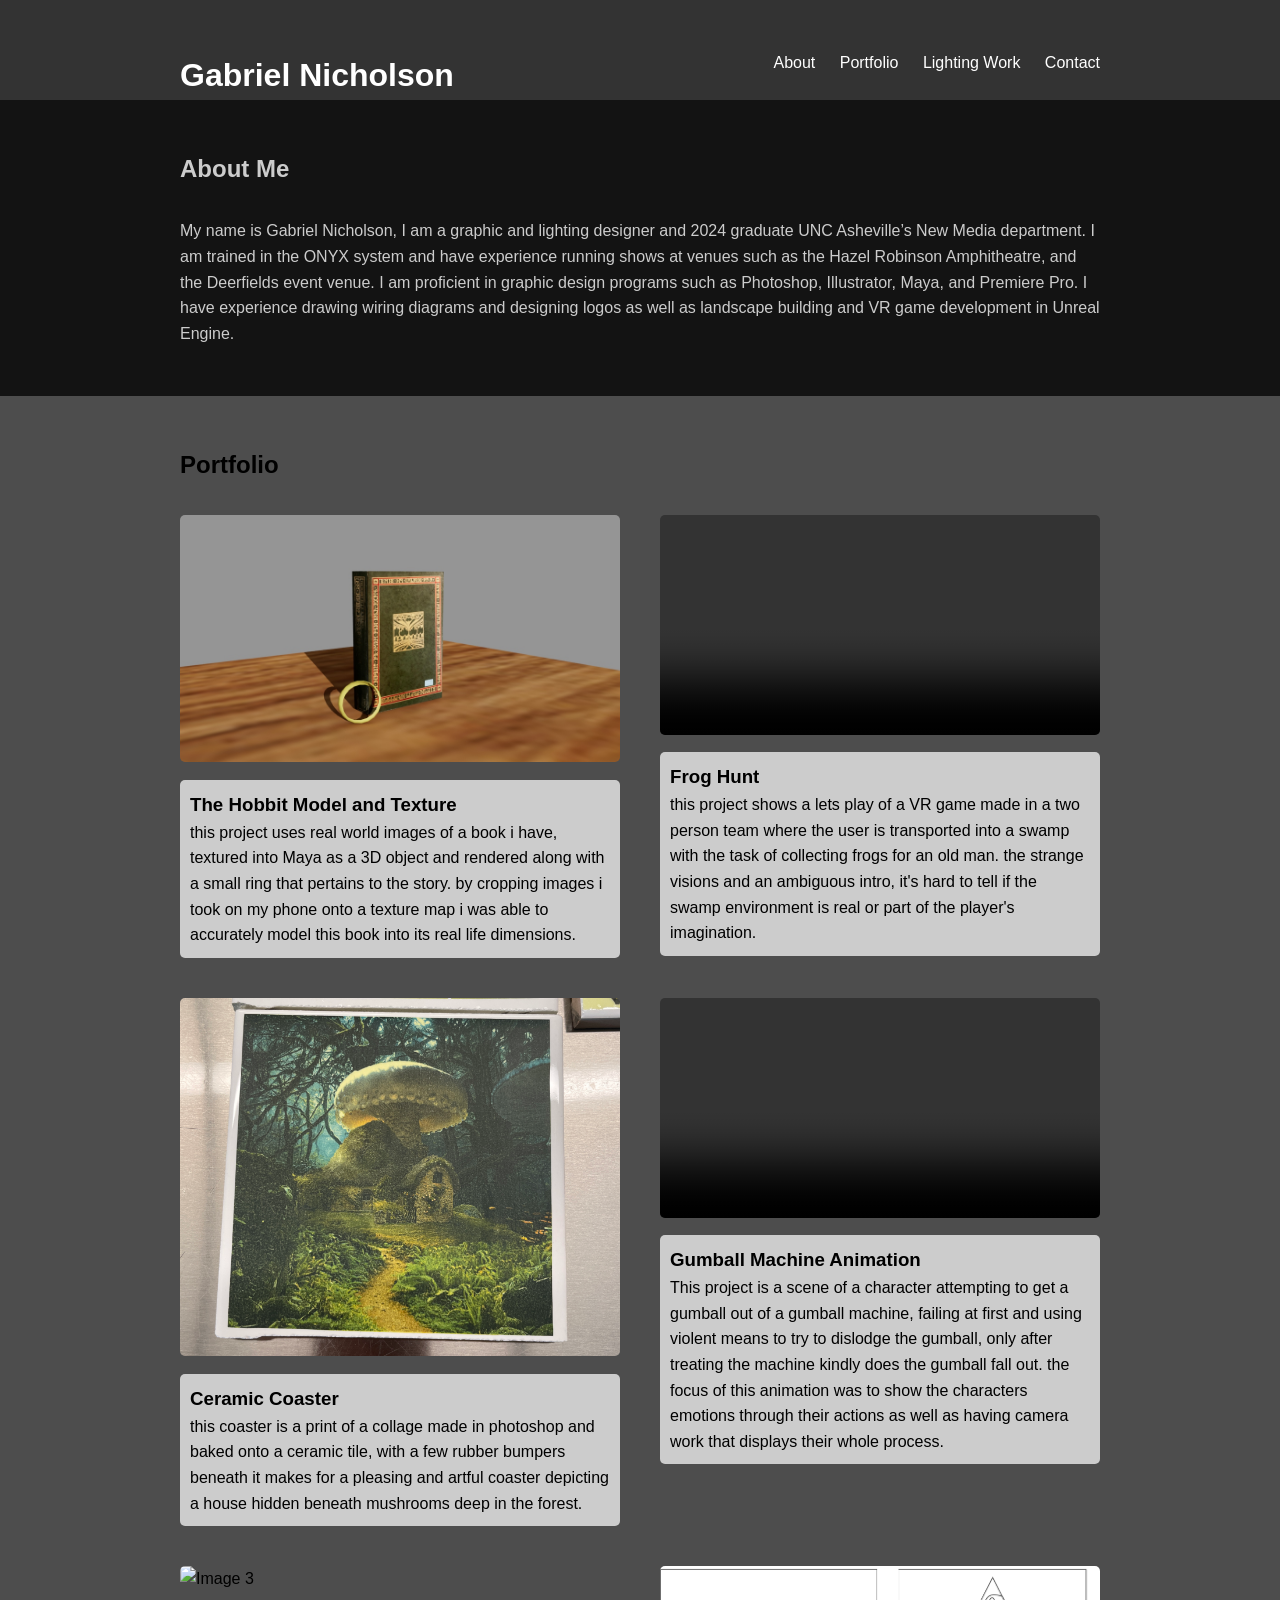
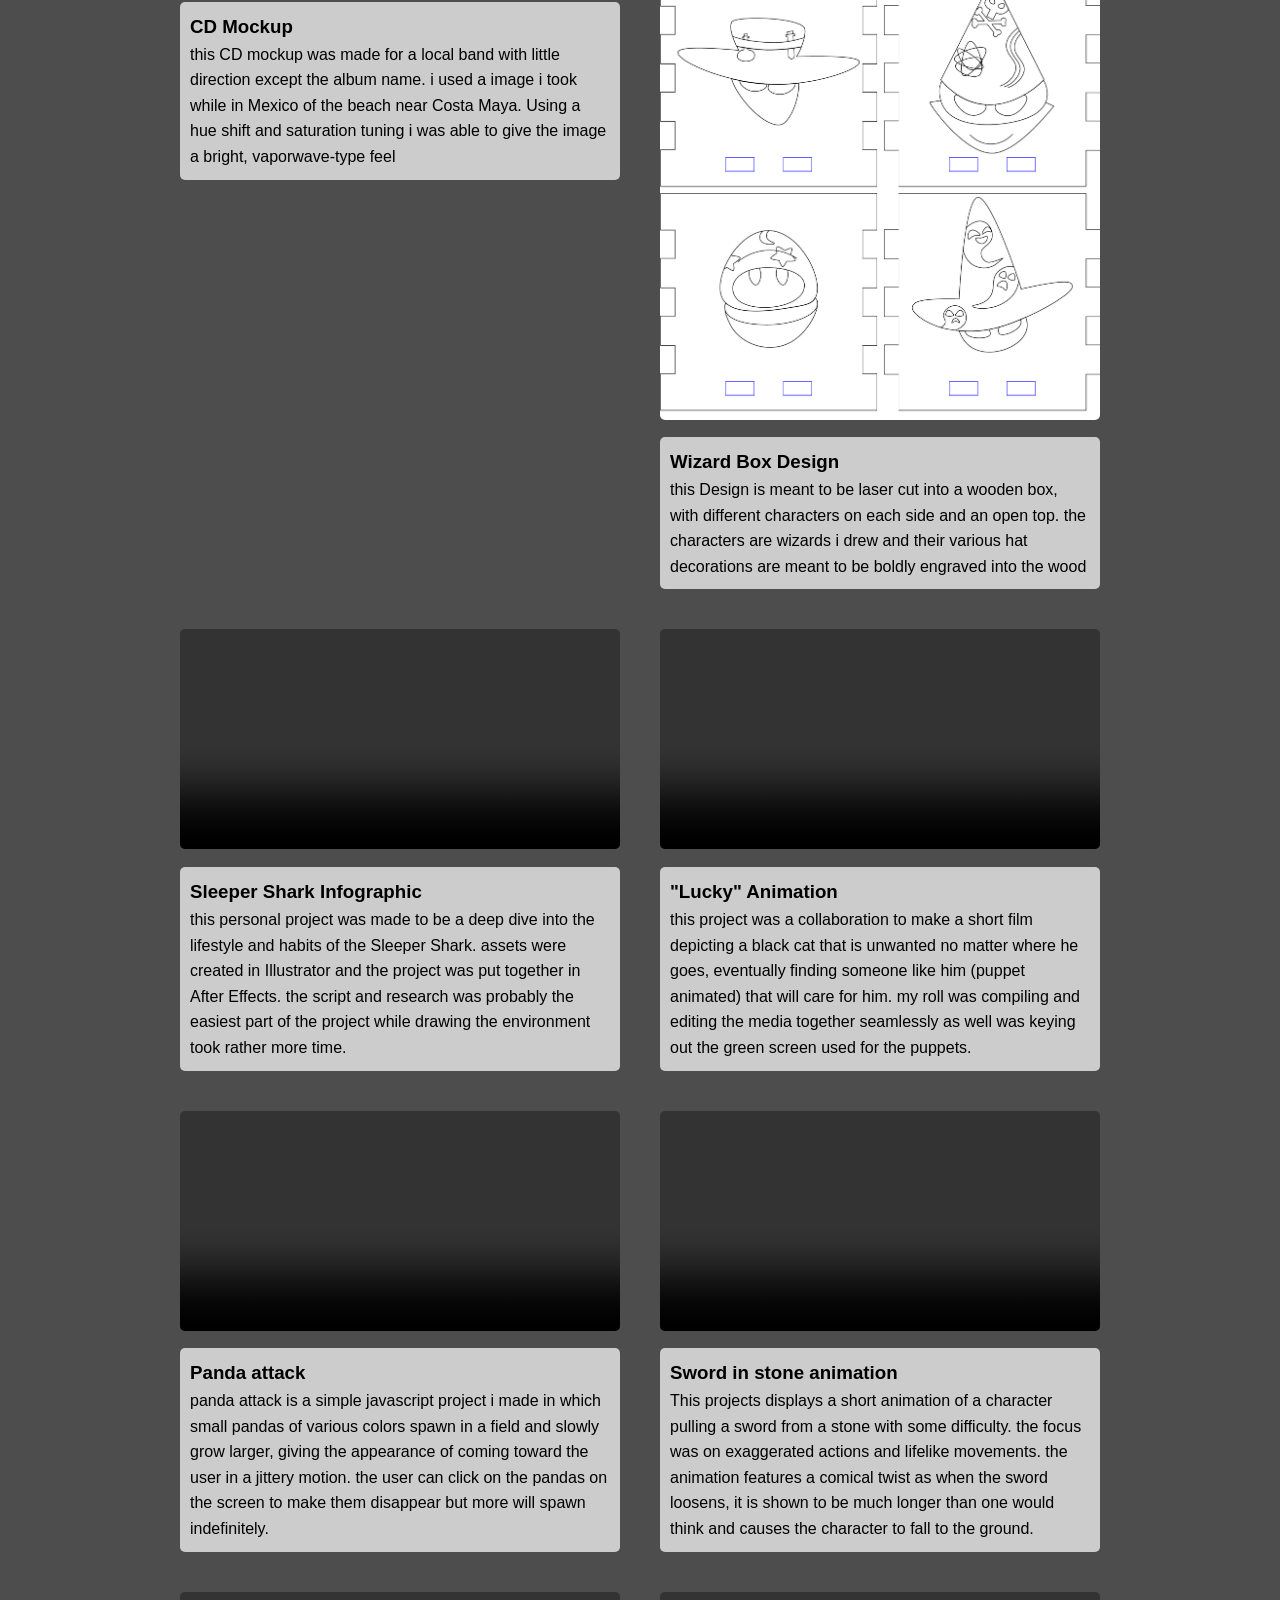
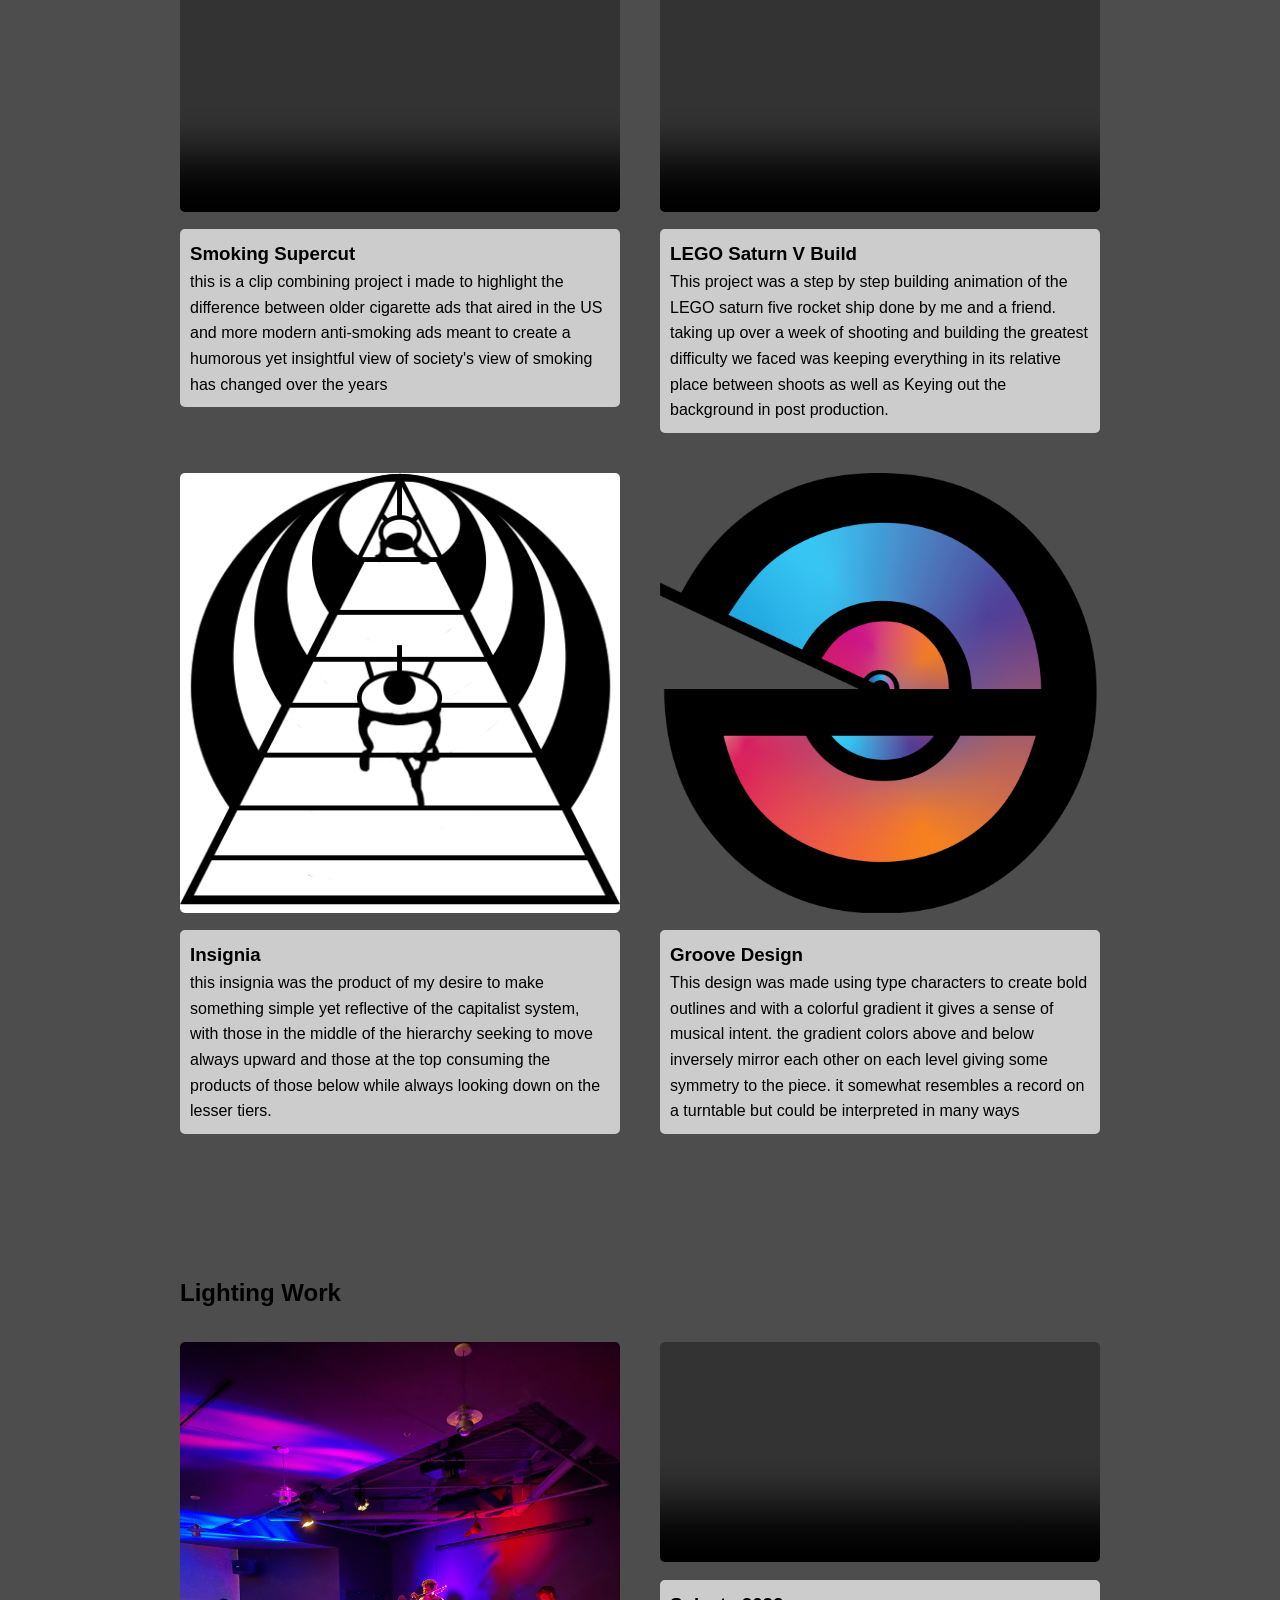
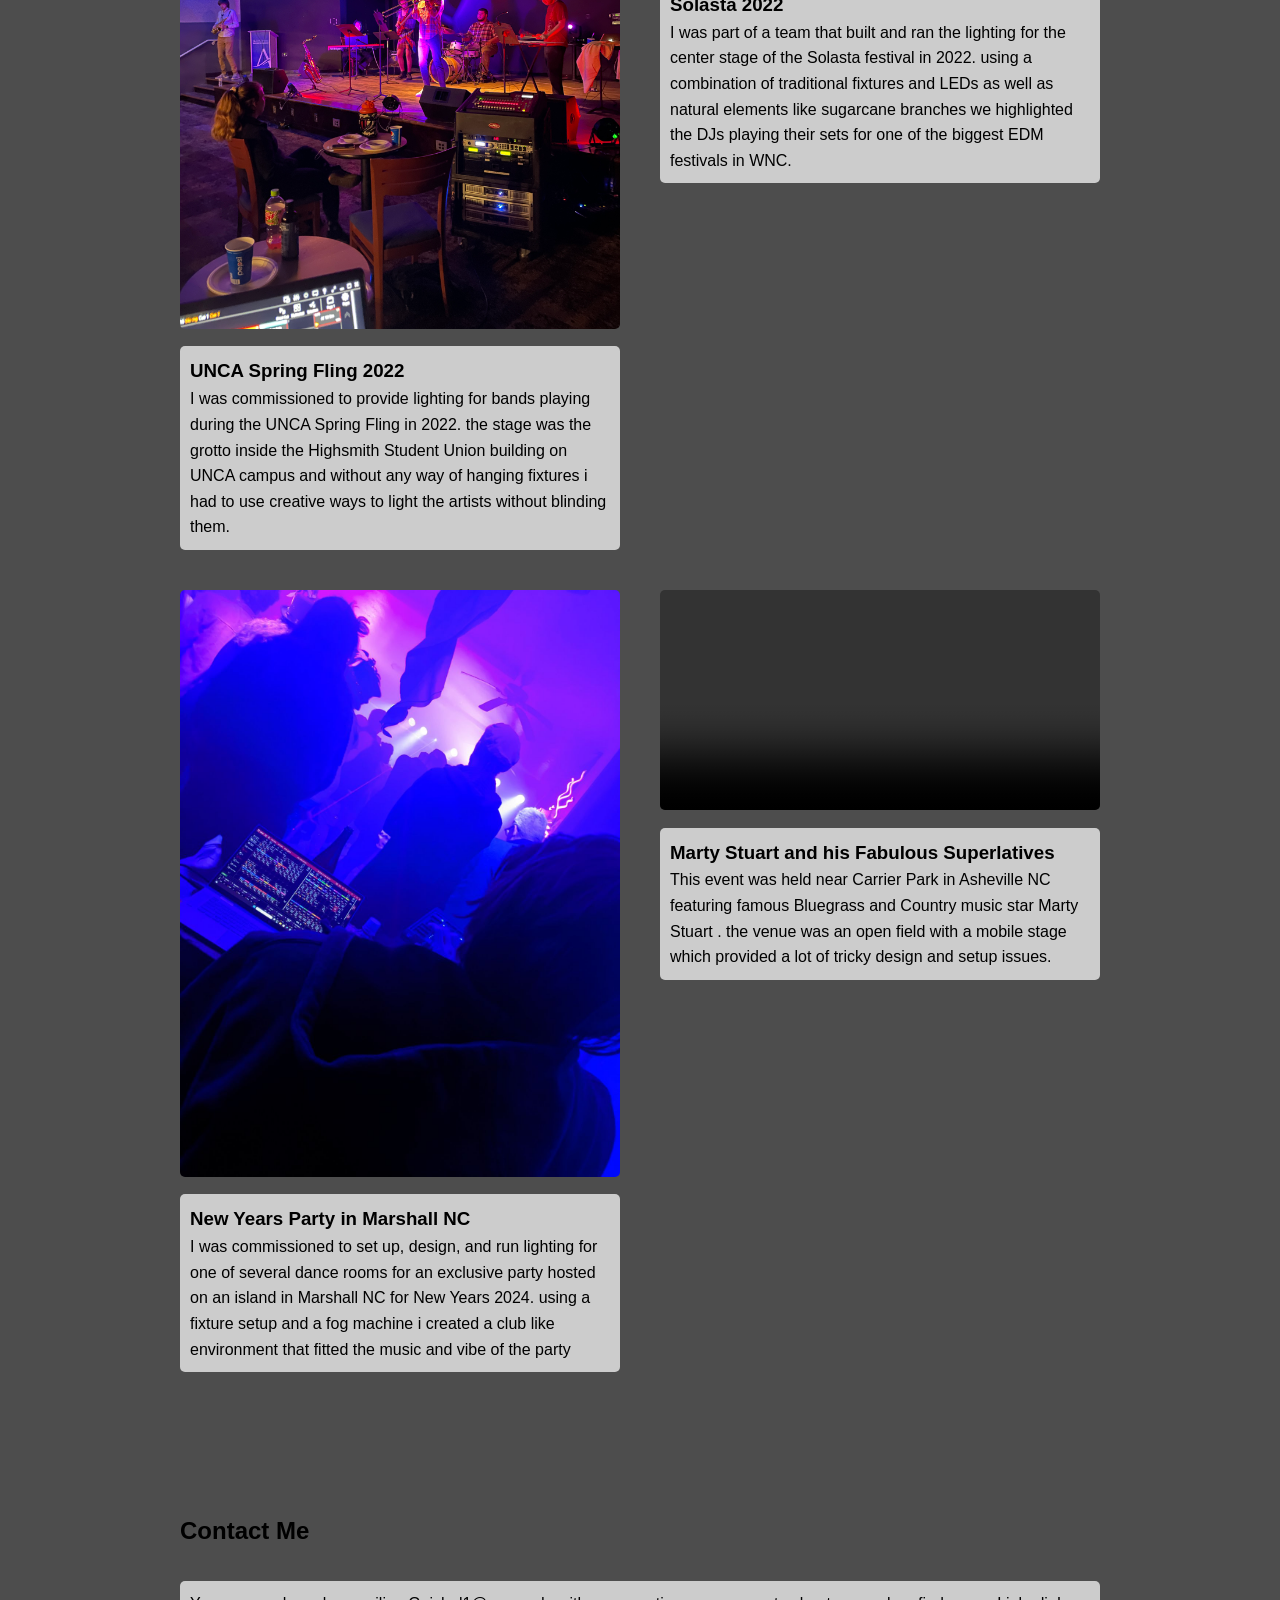
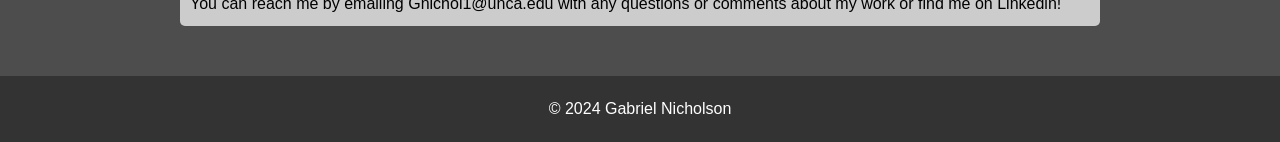
==== commit aea8465d: "lastoneipromise" ====
--- a/index.html
+++ b/index.html
@@ -42,115 +42,116 @@
                     </div>
                 </div>
                 
+                
+                <div class="item">
+                    <video controls>
+                        <source src="videos/LETSPLAYJambalaya2.mp4" type="video/mp4">
+                        Your browser does not support the video tag.
+                    </video>
+                    <div class="description">
+                        <h3>Frog Hunt</h3>
+                        <p>this project shows a lets play of a VR game made in a two person team where the user is transported into a swamp with the task of collecting frogs for an old man. the strange visions and an ambiguous intro, it's hard to tell if the swamp environment is real or part of the player's imagination.</p>
+                    </div>
+                </div>
+                <div class="item">
+                    <img src="images/IMG_3015.JPG" alt="Image 3">
+                    <div class="description">
+                        <h3>Ceramic Coaster</h3>
+                        <p>this coaster is a print of a collage made in photoshop and baked onto a ceramic tile, with a few rubber bumpers beneath it makes for a pleasing and artful coaster depicting a house hidden beneath mushrooms deep in the forest.  </p>
+                    </div>
+                </div>
+                <div class="item">
+                    <video controls>
+                        <source src="videos/GumballSceneFINAL_3.mp4" type="video/mp4">
+                        Your browser does not support the video tag.
+                    </video>
+                    <div class="description">
+                        <h3>Gumball Machine Animation</h3>
+                        <p>This project is a scene of a character attempting to get a gumball out of a gumball machine, failing at first and using violent means to try to dislodge the gumball, only after treating the machine kindly does the gumball fall out. the focus of this animation was to show the characters emotions through their actions as well as having camera work that displays their whole process.</p>
+                    </div>
+                </div>
+                
+                <div class="item">
+                    <img src="images/SU NM mockup (1).png" alt="Image 3">
+                    <div class="description">
+                        <h3>CD Mockup</h3>
+                        <p>this CD mockup was made for a local band with little direction except the album name. i used a image i took while in Mexico of the beach near Costa Maya. Using a hue shift and saturation tuning i was able to give the image a bright, vaporwave-type feel </p>
+                    </div>
+                </div>
+                <div class="item">
+                    <img src="images/wizard_box_design (1).png" alt="Image 3">
+                    <div class="description">
+                        <h3>Wizard Box Design</h3>
+                        <p>this Design is meant to be laser cut into a wooden box, with different characters on each side and an open top. the characters are wizards i drew and their various hat decorations are meant to be boldly engraved into the wood </p>
+                    </div>
+                </div>
+                <div class="item">
+                    <video controls>
+                        <source src="videos/SleeperSharkPresentationrevised.mp4" type="video/mp4">
+                        Your browser does not support the video tag.
+                    </video>
+                    <div class="description">
+                        <h3>Sleeper Shark Infographic</h3>
+                        <p>this personal project was made to be a deep dive into the lifestyle and habits of the Sleeper Shark. assets were created in Illustrator and the project was put together in After Effects. the script and research was probably the easiest part of the project while drawing the environment took rather more time.</p>
+                    </div>
+                </div>
+                <div class="item">
+                    <video controls>
+                        <source src="videos/Lucky_004_01_1.mp4" type="video/mp4">
+                        Your browser does not support the video tag.
+                    </video>
+                    <div class="description">
+                        <h3>"Lucky" Animation</h3>
+                        <p>this project was a collaboration to make a short film depicting a black cat that is unwanted no matter where he goes, eventually finding someone like him (puppet animated) that will care for him. my roll was compiling and editing the media together seamlessly as well was keying out the green screen used for the puppets.</p>
+                    </div>
+                </div>
+                
+                
+                <div class="item">
+                    <video controls>
+                        <source src="videos/IntrotoProcessingPandaAttack.mp4" type="video/mp4">
+                        Your browser does not support the video tag.
+                    </video>
+                    <div class="description">
+                        <h3>Panda attack</h3>
+                        <p>panda attack is a simple javascript project i made in which small pandas of various colors spawn in a field and slowly grow larger, giving the appearance of coming toward the user in a jittery motion. the user can click on the pandas on the screen to make them disappear but more will spawn indefinitely.</p>
+                    </div>
+                </div>
+                <div class="item">
+                    <video controls>
+                        <source src="videos/swordinstone.mp4" type="video/mp4">
+                        Your browser does not support the video tag.
+                    </video>
+                    <div class="description">
+                        <h3>Sword in stone animation</h3>
+                        <p>This projects displays a short animation of a character pulling a sword from a stone with some difficulty. the focus was on exaggerated actions and lifelike movements. the animation features a comical twist as when the sword loosens, it is shown to be much longer than one would think and causes the character to fall to the ground.</p>
+                    </div>
+                </div>
+                <div class="item">
+                    <video controls>
+                        <source src="videos/FinalRender_1.mp4" type="video/mp4">
+                        Your browser does not support the video tag.
+                    </video>
+                    <div class="description">
+                        <h3>Smoking Supercut</h3>
+                        <p>this is a clip combining project i made to highlight the difference between older cigarette ads that aired in the US and more modern anti-smoking ads meant to create a humorous yet insightful view of society's view of smoking has changed  over the years</p>
+                    </div>
+                </div>
+                <div class="item">
+                    <video controls>
+                        <source src="videos/nneville_gnicholson_saturnV_1.mp4" type="video/mp4">
+                        Your browser does not support the video tag.
+                    </video>
+                    <div class="description">
+                        <h3>LEGO Saturn V Build</h3>
+                        <p>This project was a step by step building animation of the LEGO saturn five rocket ship done by me and a friend. taking up over a week of shooting and building the greatest difficulty we faced was keeping everything in its relative place between shoots as well as Keying out the background in post production.</p>
+                    </div>
+                </div>
                 <div class="item">
                     <img src="images/GNicholson_2Dinsignia.png" alt="Image 3">
                     <div class="description">
                         <h3>Insignia</h3>
                         <p>this insignia was the product of my desire to make something simple yet reflective of the capitalist system, with those in the middle of the hierarchy seeking to move always upward and those at the top consuming the products of those below while always looking down on the lesser tiers. </p>
-                    </div>
-                </div>
-                <div class="item">
-                    <video controls>
-                        <source src="videos/LETSPLAYJambalaya2.mp4" type="video/mp4">
-                        Your browser does not support the video tag.
-                    </video>
-                    <div class="description">
-                        <h3>Frog Hunt</h3>
-                        <p>this project shows a lets play of a VR game made in a two person team where the user is transported into a swamp with the task of collecting frogs for an old man. the strange visions and an ambiguous intro, it's hard to tell if the swamp environment is real or part of the player's imagination.</p>
-                    </div>
-                </div>
-                <div class="item">
-                    <img src="images/IMG_3015.JPG" alt="Image 3">
-                    <div class="description">
-                        <h3>Ceramic Coaster</h3>
-                        <p>this coaster is a print of a collage made in photoshop and baked onto a ceramic tile, with a few rubber bumpers beneath it makes for a pleasing and artful coaster depicting a house hidden beneath mushrooms deep in the forest.  </p>
-                    </div>
-                </div>
-                <div class="item">
-                    <video controls>
-                        <source src="videos/GumballSceneFINAL_3.mp4" type="video/mp4">
-                        Your browser does not support the video tag.
-                    </video>
-                    <div class="description">
-                        <h3>Gumball Machine Animation</h3>
-                        <p>This project is a scene of a character attempting to get a gumball out of a gumball machine, failing at first and using violent means to try to dislodge the gumball, only after treating the machine kindly does the gumball fall out. the focus of this animation was to show the characters emotions through their actions as well as having camera work that displays their whole process.</p>
-                    </div>
-                </div>
-                
-                <div class="item">
-                    <img src="images/SU NM mockup (1).png" alt="Image 3">
-                    <div class="description">
-                        <h3>CD Mockup</h3>
-                        <p>this CD mockup was made for a local band with little direction except the album name. i used a image i took while in Mexico of the beach near Costa Maya. Using a hue shift and saturation tuning i was able to give the image a bright, vaporwave-type feel </p>
-                    </div>
-                </div>
-                <div class="item">
-                    <img src="images/wizard_box_design (1).png" alt="Image 3">
-                    <div class="description">
-                        <h3>Wizard Box Design</h3>
-                        <p>this Design is meant to be laser cut into a wooden box, with different characters on each side and an open top. the characters are wizards i drew and their various hat decorations are meant to be boldly engraved into the wood </p>
-                    </div>
-                </div>
-                <div class="item">
-                    <video controls>
-                        <source src="videos/SleeperSharkPresentationrevised.mp4" type="video/mp4">
-                        Your browser does not support the video tag.
-                    </video>
-                    <div class="description">
-                        <h3>Sleeper Shark Infographic</h3>
-                        <p>this personal project was made to be a deep dive into the lifestyle and habits of the Sleeper Shark. assets were created in Illustrator and the project was put together in After Effects. the script and research was probably the easiest part of the project while drawing the environment took rather more time.</p>
-                    </div>
-                </div>
-                <div class="item">
-                    <video controls>
-                        <source src="videos/Lucky_004_01_1.mp4" type="video/mp4">
-                        Your browser does not support the video tag.
-                    </video>
-                    <div class="description">
-                        <h3>"Lucky" Animation</h3>
-                        <p>this project was a collaboration to make a short film depicting a black cat that is unwanted no matter where he goes, eventually finding someone like him (puppet animated) that will care for him. my roll was compiling and editing the media together seamlessly as well was keying out the green screen used for the puppets.</p>
-                    </div>
-                </div>
-                
-                
-                <div class="item">
-                    <video controls>
-                        <source src="videos/IntrotoProcessingPandaAttack.mp4" type="video/mp4">
-                        Your browser does not support the video tag.
-                    </video>
-                    <div class="description">
-                        <h3>Panda attack</h3>
-                        <p>panda attack is a simple javascript project i made in which small pandas of various colors spawn in a field and slowly grow larger, giving the appearance of coming toward the user in a jittery motion. the user can click on the pandas on the screen to make them disappear but more will spawn indefinitely.</p>
-                    </div>
-                </div>
-                <div class="item">
-                    <video controls>
-                        <source src="videos/swordinstone.mp4" type="video/mp4">
-                        Your browser does not support the video tag.
-                    </video>
-                    <div class="description">
-                        <h3>Sword in stone animation</h3>
-                        <p>This projects displays a short animation of a character pulling a sword from a stone with some difficulty. the focus was on exaggerated actions and lifelike movements. the animation features a comical twist as when the sword loosens, it is shown to be much longer than one would think and causes the character to fall to the ground.</p>
-                    </div>
-                </div>
-                <div class="item">
-                    <video controls>
-                        <source src="videos/FinalRender_1.mp4" type="video/mp4">
-                        Your browser does not support the video tag.
-                    </video>
-                    <div class="description">
-                        <h3>Smoking Supercut</h3>
-                        <p>this is a clip combining project i made to highlight the difference between older cigarette ads that aired in the US and more modern anti-smoking ads meant to create a humorous yet insightful view of society's view of smoking has changed  over the years</p>
-                    </div>
-                </div>
-                <div class="item">
-                    <video controls>
-                        <source src="videos/nneville_gnicholson_saturnV_1.mp4" type="video/mp4">
-                        Your browser does not support the video tag.
-                    </video>
-                    <div class="description">
-                        <h3>LEGO Saturn V Build</h3>
-                        <p>This project was a step by step building animation of the LEGO saturn five rocket ship done by me and a friend. taking up over a week of shooting and building the greatest difficulty we faced was keeping everything in its relative place between shoots as well as Keying out the background in post production.</p>
                     </div>
                 </div>
                 <div class="item">
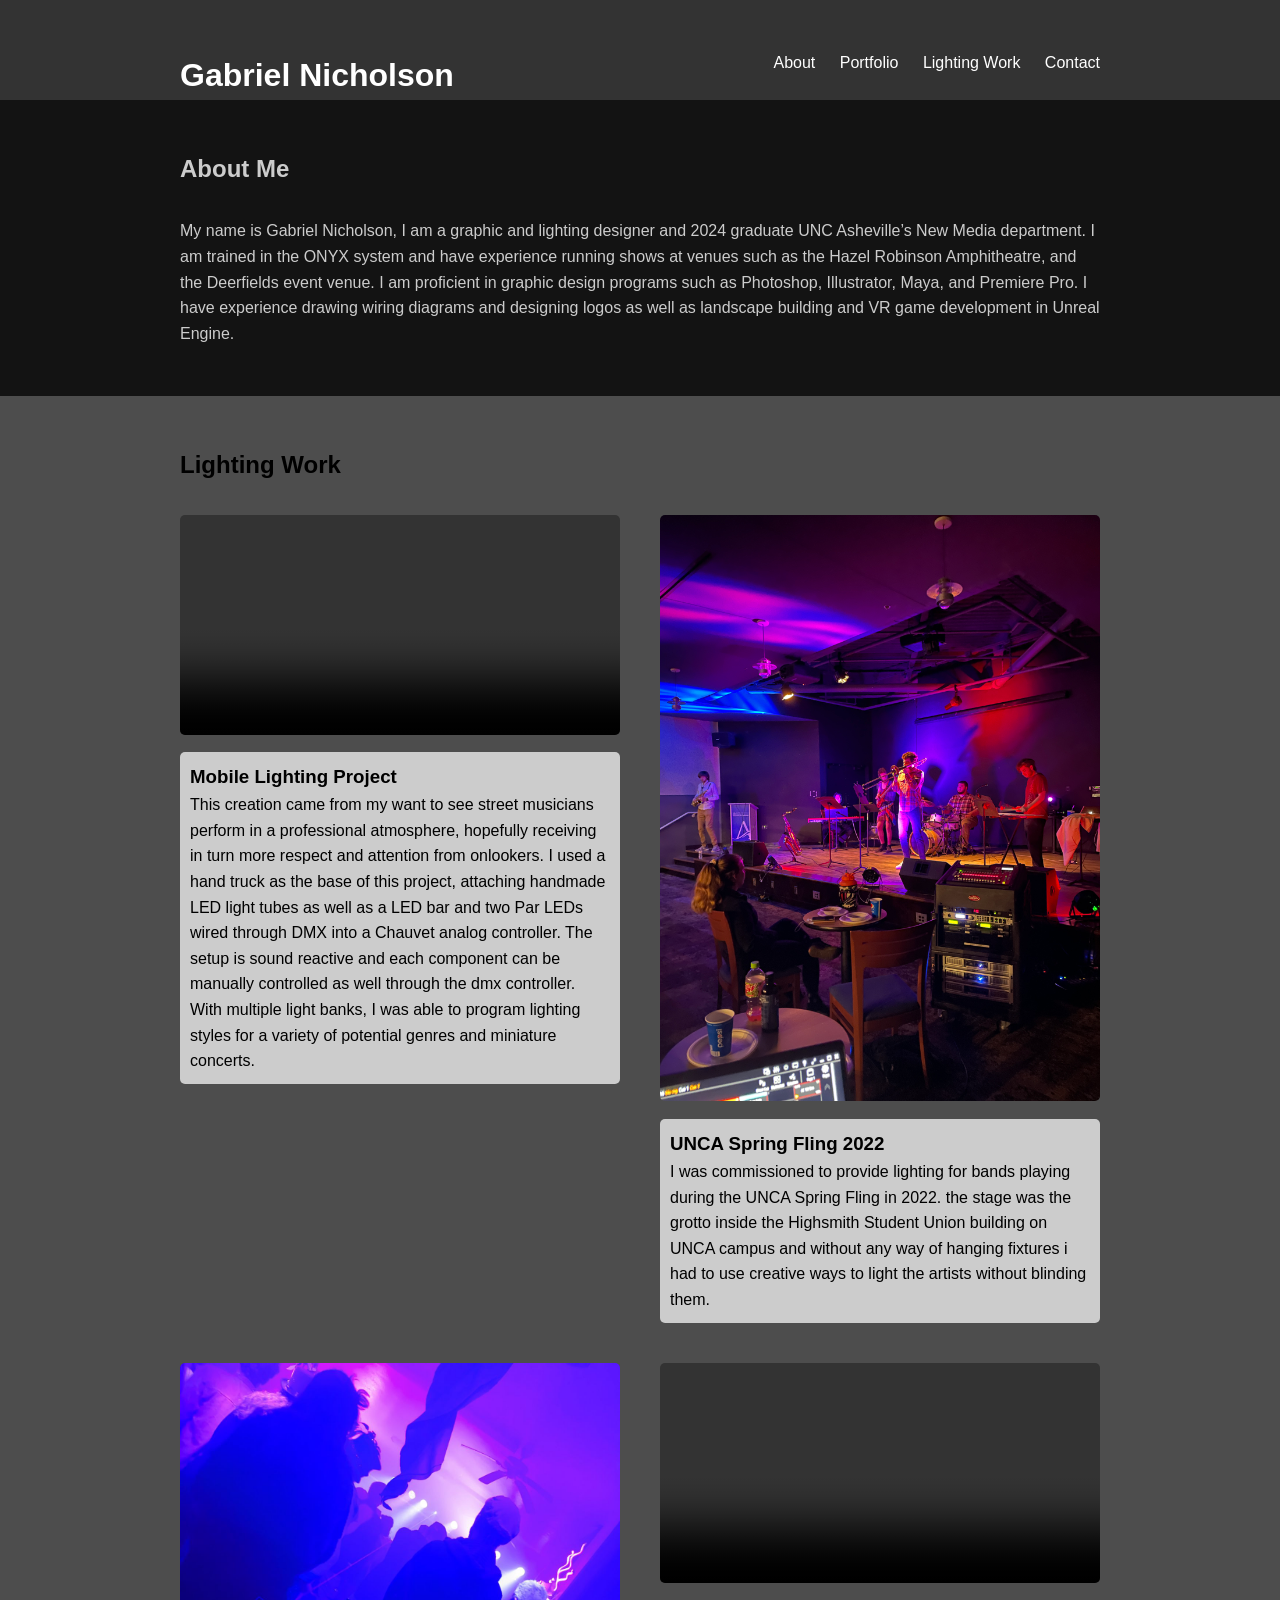
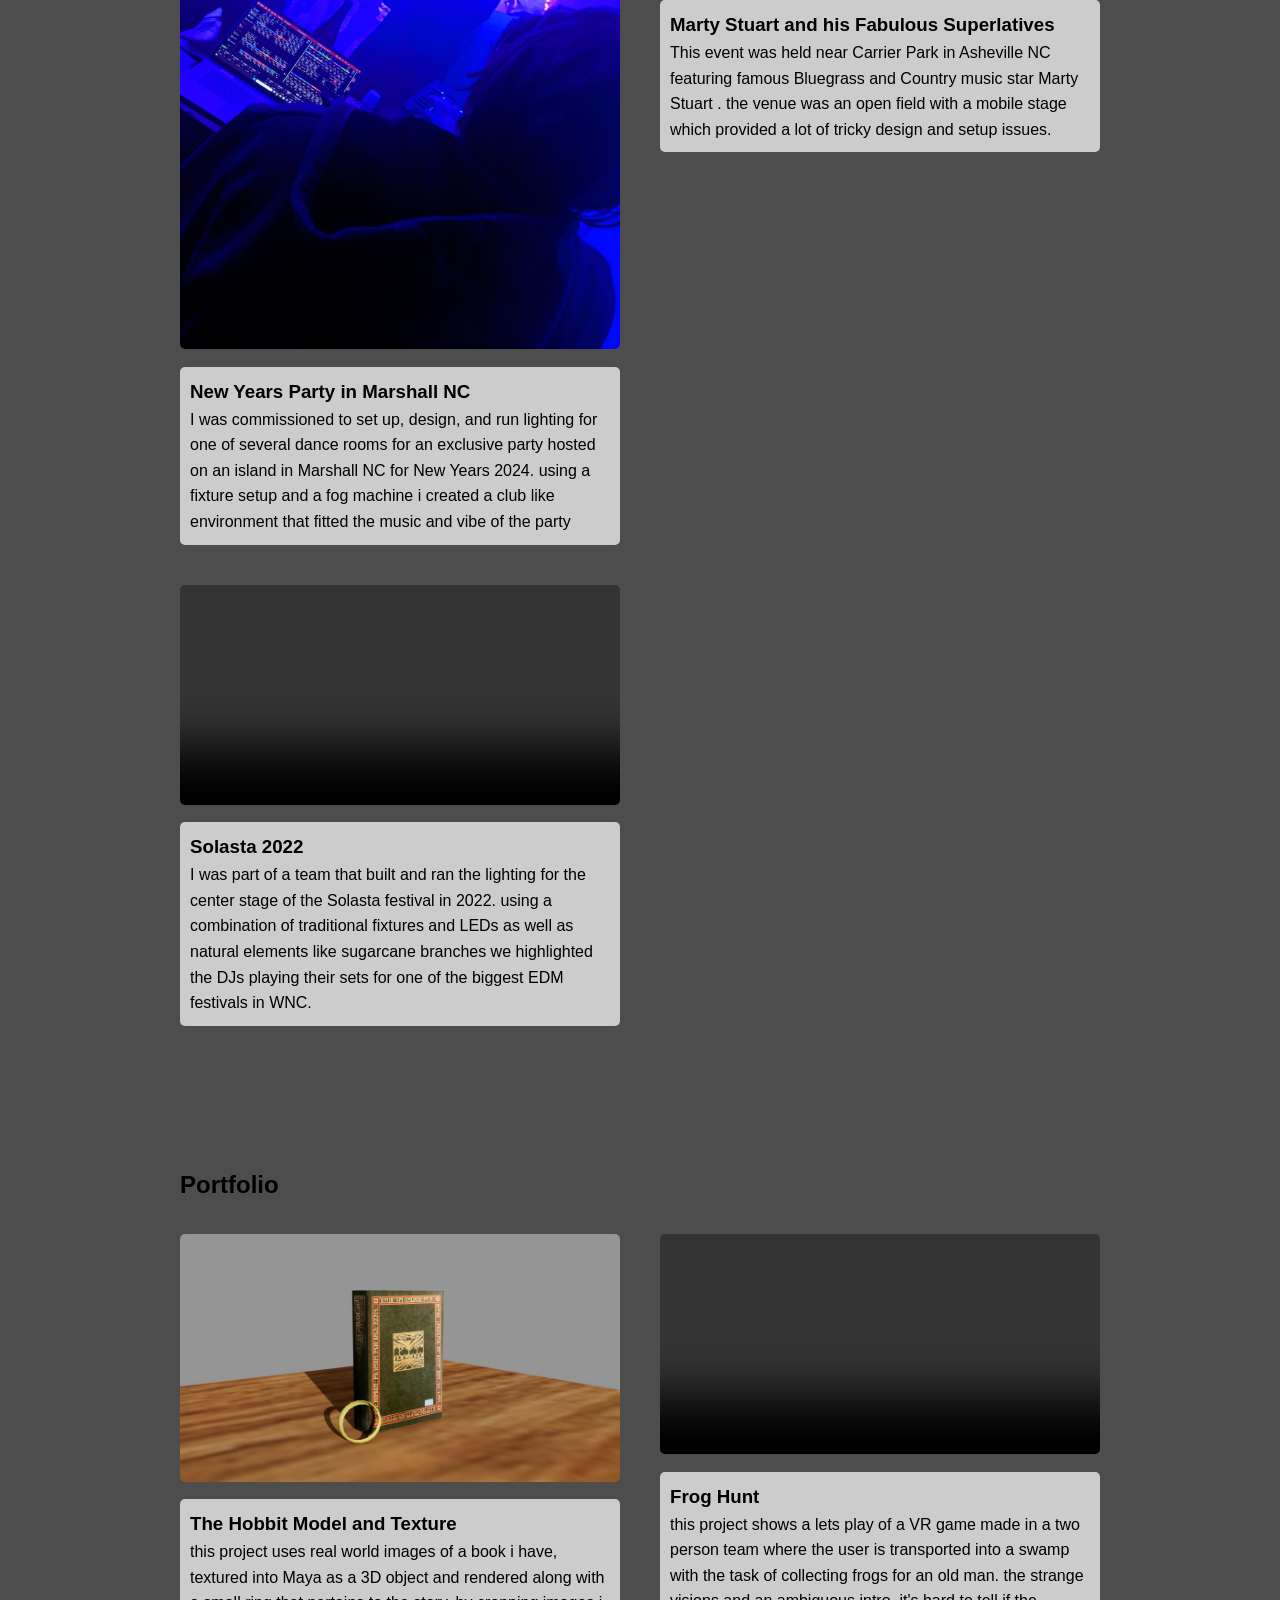
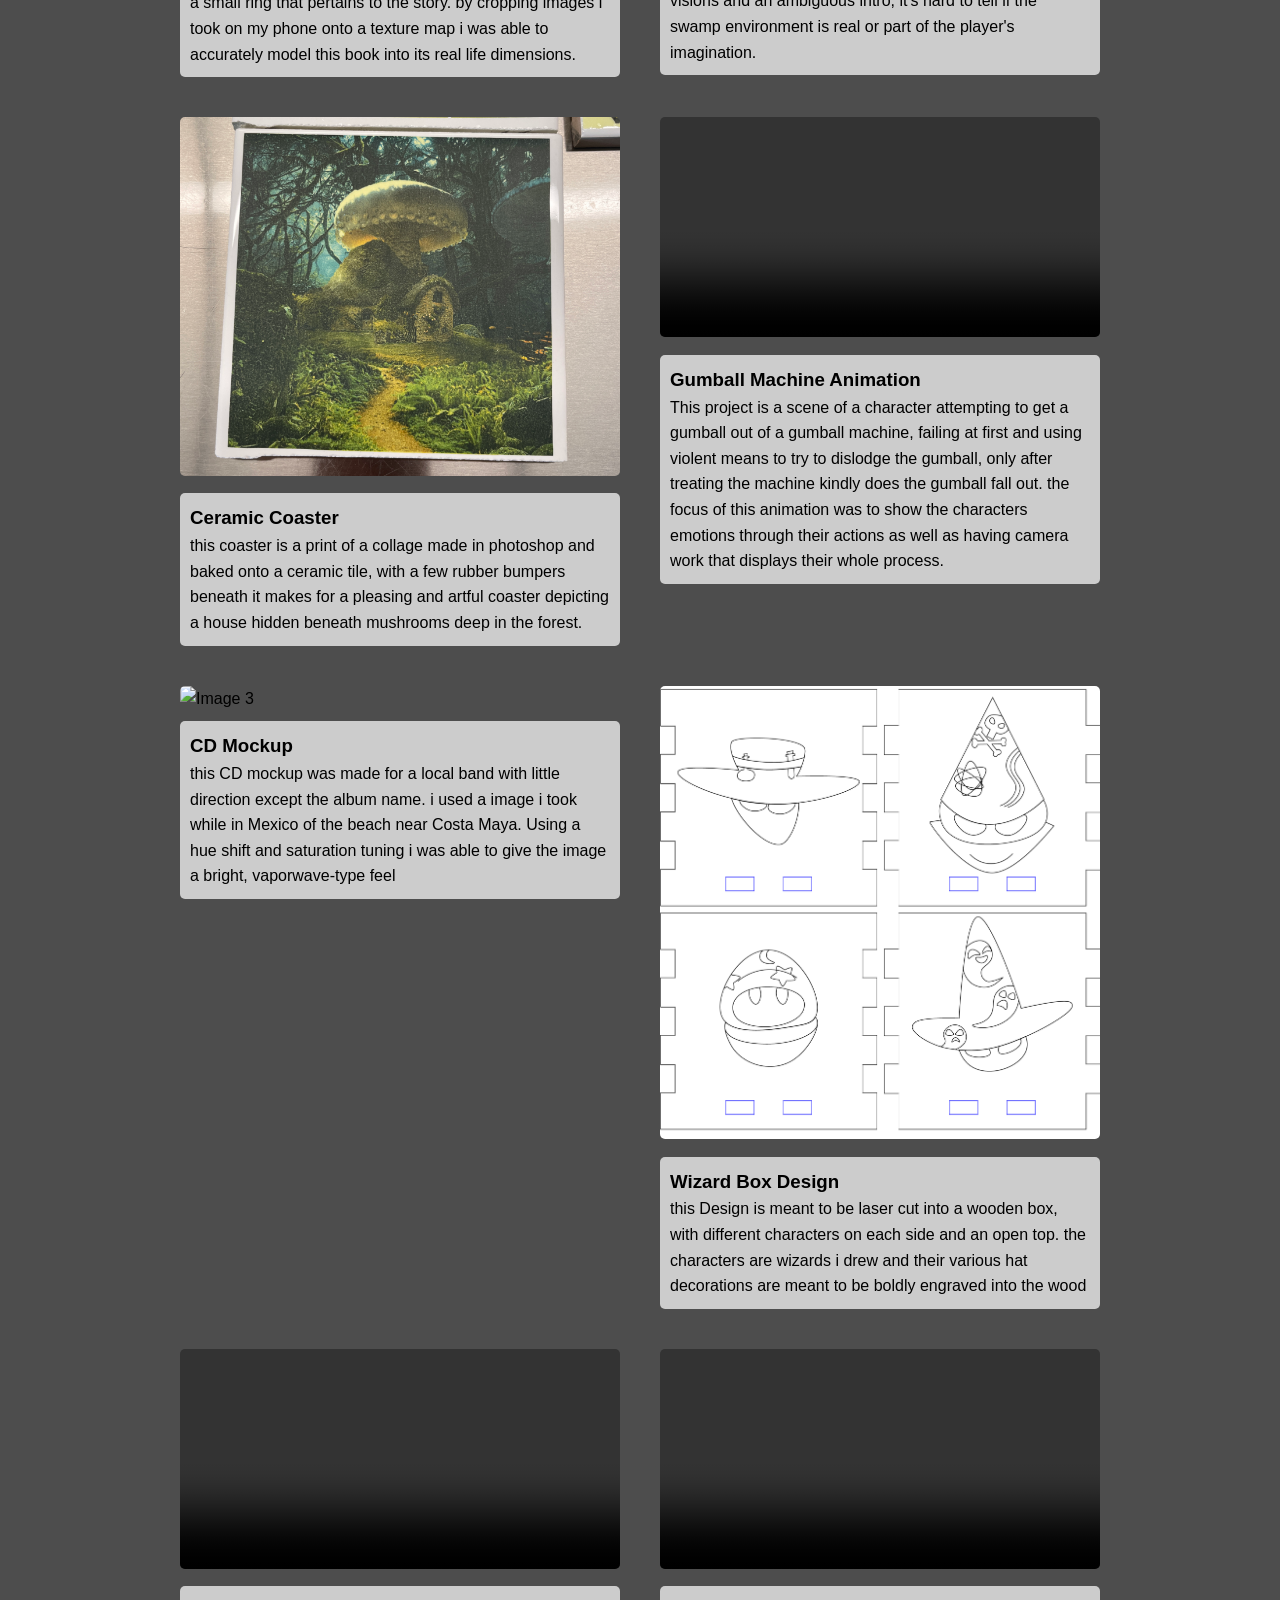
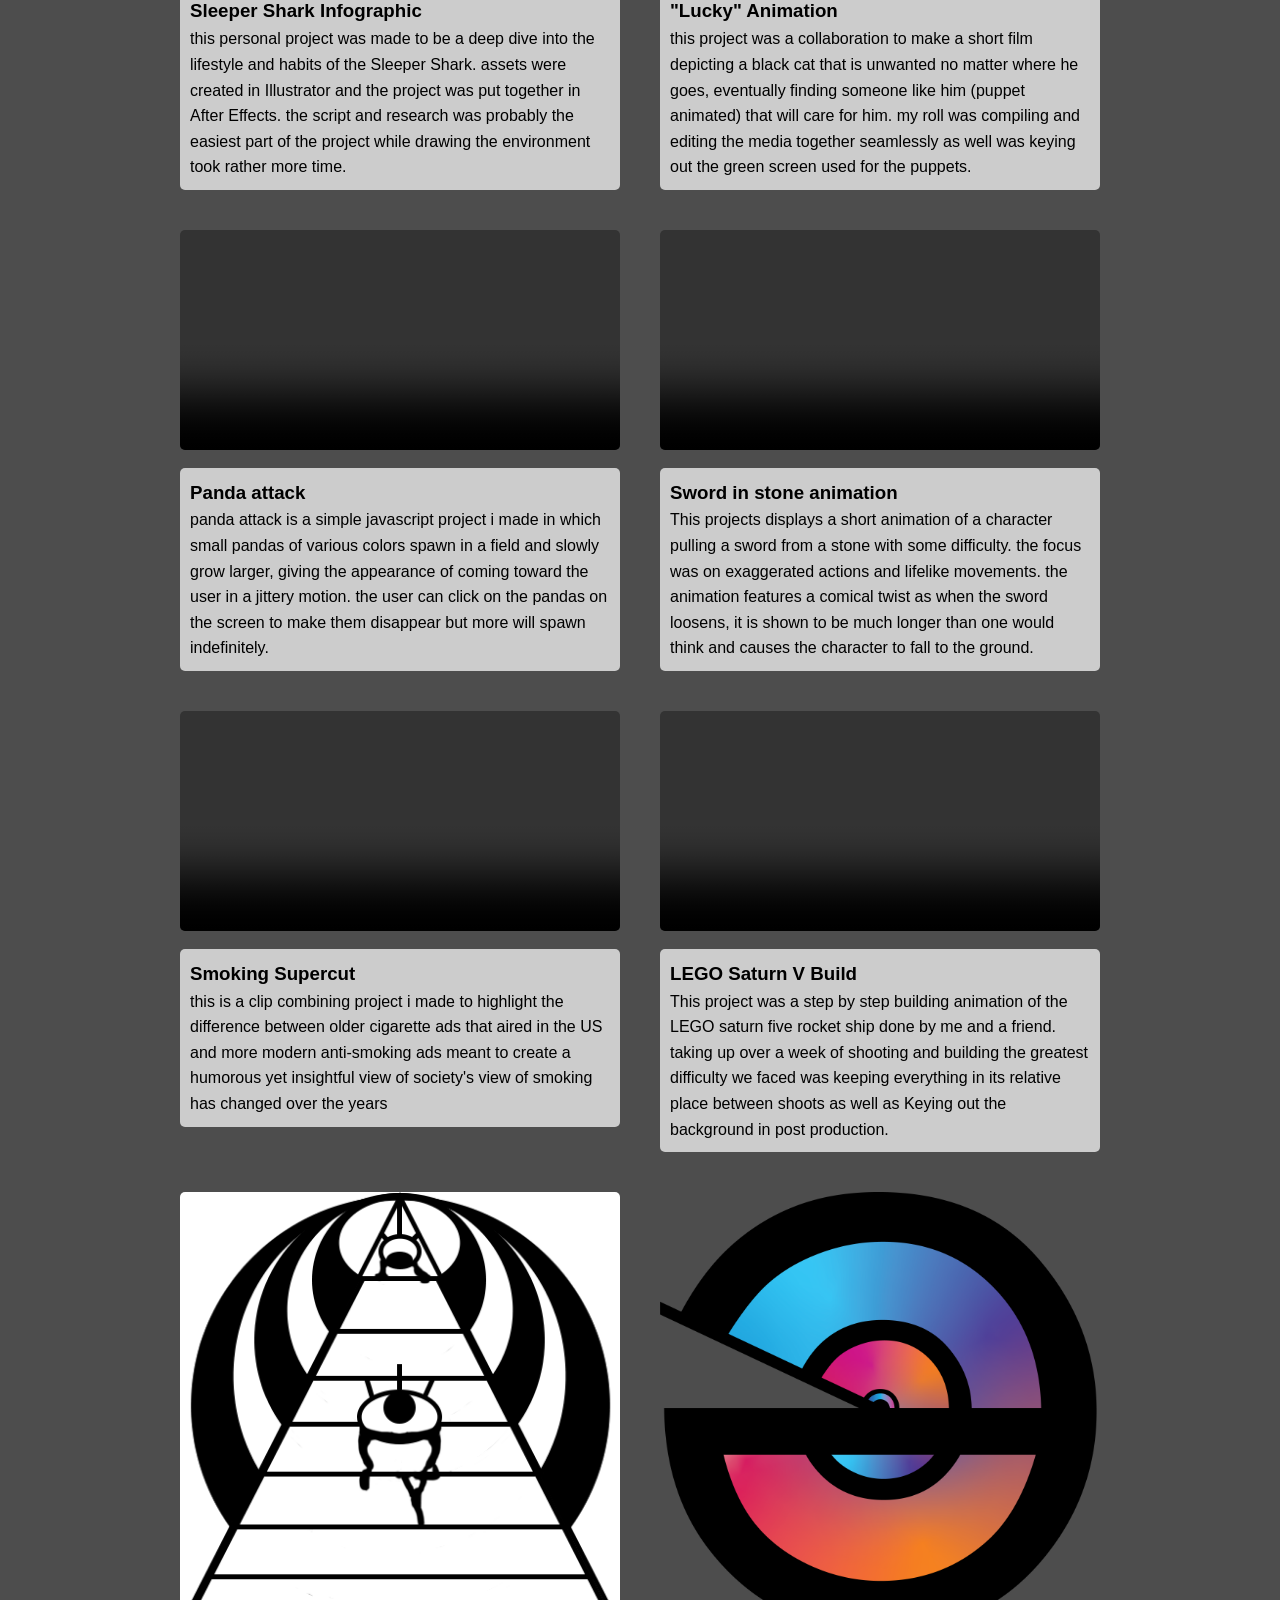
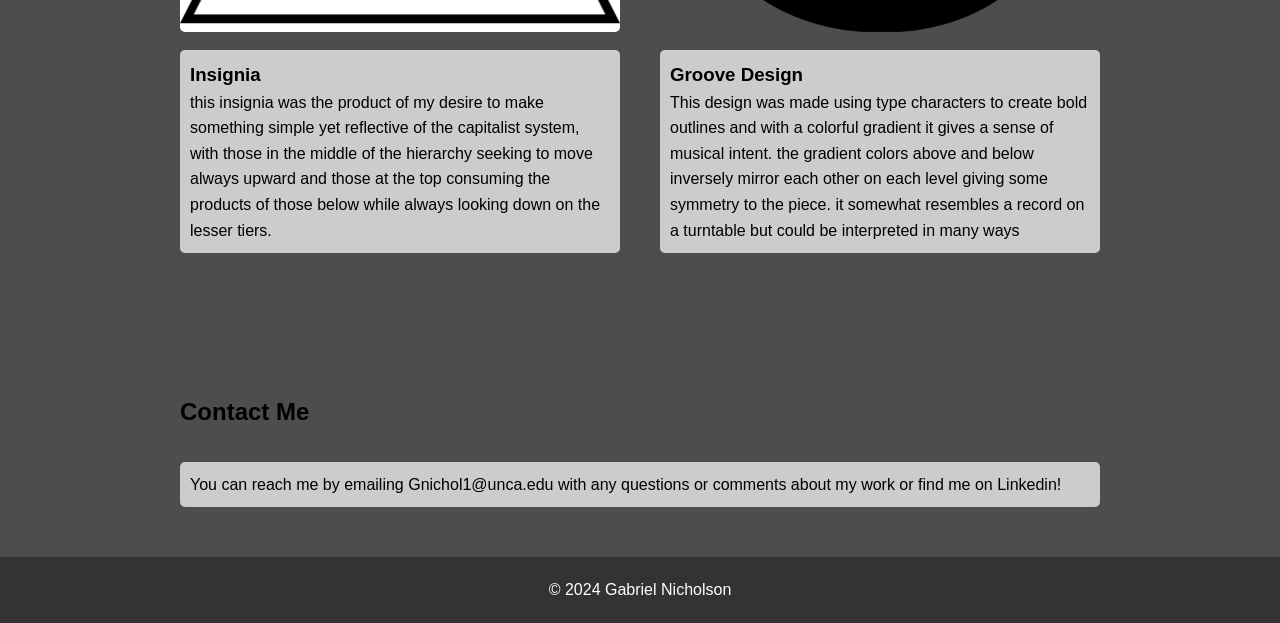
==== commit 5731b81d: "final project added" ====
--- a/index.html
+++ b/index.html
@@ -29,7 +29,60 @@
             </p>
         </div>
     </section>
-
+    <section id="lighting-work"> 
+        <div class="container">
+            <h2>Lighting Work</h2>
+            <div class="gallery">
+                <div class="item">
+                    <video controls>
+                        <source src="lighting/IMG_3120.mp4" type="video/mp4">
+                        
+                    </video>
+                    <div class="description">
+                        <h3>Mobile Lighting Project </h3>
+                        <p>This creation came from my want to see street musicians perform in a professional atmosphere, hopefully receiving in turn more respect and attention from onlookers. I used a hand truck as the base of this project, attaching handmade LED light tubes as well as a LED bar and two Par LEDs wired through DMX into a Chauvet analog controller. The setup is sound reactive and each component can be manually controlled as well through the dmx controller. With multiple light banks, I was able to program lighting styles for a variety of potential genres and miniature concerts.</p>
+                    </div>
+                </div>
+                <div class="item">
+                    <img src="lighting/IMG_1983.JPG" alt="Lighting Image 1">
+                    <div class="description">
+                        <h3>UNCA Spring Fling 2022</h3>
+                        <p>I was commissioned to provide lighting for bands playing during the UNCA Spring Fling in 2022. the stage was the grotto inside the Highsmith Student Union building on UNCA campus and without any way of hanging fixtures i had to use creative ways to light the artists without blinding them.</p>
+                    </div>
+                </div>
+                
+                <div class="item">
+                    <img src="lighting/newyears.JPG" alt="Lighting Image 1">
+                    <div class="description">
+                        <h3>New Years Party in Marshall NC</h3>
+                        <p>I was commissioned to set up, design, and run lighting for one of several dance rooms for an exclusive party hosted on an island in Marshall NC for New Years 2024. using a fixture setup and a fog machine i created a club like environment that fitted the music and vibe of the party</p>
+                    </div>
+                </div>
+                <div class="item">
+                    <video controls>
+                        <source src="lighting/marty.MOV" type="video/mp4">
+                        
+                    </video>
+                    <div class="description">
+                        <h3>Marty Stuart and his Fabulous Superlatives </h3>
+                        <p>This event was held near Carrier Park in Asheville NC featuring famous Bluegrass and Country music star Marty Stuart . the venue was an open field with a mobile stage which provided a lot of tricky design and setup issues.</p>
+                    </div>
+                </div>
+                <div class="item">
+                    <video controls>
+                        <source src="lighting/SOLASTA2022_1.mp4" type="video/mp4">
+                        Your browser does not support the video tag.
+                    </video>
+                    <div class="description">
+                        <h3>Solasta 2022</h3>
+                        <p>I was part of a team that built and ran the lighting for the center stage of the Solasta festival in 2022. using a combination of traditional fixtures and LEDs as well as natural elements like sugarcane branches we highlighted the DJs playing their sets for one of the biggest EDM festivals in WNC.</p>
+                    </div>
+                </div>
+                
+                <!-- Add more items as needed -->
+            </div>
+        </div>
+    </section>
     <section id="portfolio">
         <div class="container">
             <h2>Portfolio</h2>
@@ -176,58 +229,7 @@
         </div>
     </section>
 
-    <section id="lighting-work"> 
-        <div class="container">
-            <h2>Lighting Work</h2>
-            <div class="gallery">
-                <div class="item">
-                    <img src="lighting/IMG_1983.JPG" alt="Lighting Image 1">
-                    <div class="description">
-                        <h3>UNCA Spring Fling 2022</h3>
-                        <p>I was commissioned to provide lighting for bands playing during the UNCA Spring Fling in 2022. the stage was the grotto inside the Highsmith Student Union building on UNCA campus and without any way of hanging fixtures i had to use creative ways to light the artists without blinding them.</p>
-                    </div>
-                </div>
-                <div class="item">
-                    <video controls>
-                        <source src="lighting/SOLASTA2022_1.mp4" type="video/mp4">
-                        Your browser does not support the video tag.
-                    </video>
-                    <div class="description">
-                        <h3>Solasta 2022</h3>
-                        <p>I was part of a team that built and ran the lighting for the center stage of the Solasta festival in 2022. using a combination of traditional fixtures and LEDs as well as natural elements like sugarcane branches we highlighted the DJs playing their sets for one of the biggest EDM festivals in WNC.</p>
-                    </div>
-                </div>
-                <div class="item">
-                    <img src="lighting/newyears.JPG" alt="Lighting Image 1">
-                    <div class="description">
-                        <h3>New Years Party in Marshall NC</h3>
-                        <p>I was commissioned to set up, design, and run lighting for one of several dance rooms for an exclusive party hosted on an island in Marshall NC for New Years 2024. using a fixture setup and a fog machine i created a club like environment that fitted the music and vibe of the party</p>
-                    </div>
-                </div>
-                <div class="item">
-                    <video controls>
-                        <source src="lighting/marty.MOV" type="video/mp4">
-                        
-                    </video>
-                    <div class="description">
-                        <h3>Marty Stuart and his Fabulous Superlatives </h3>
-                        <p>This event was held near Carrier Park in Asheville NC featuring famous Bluegrass and Country music star Marty Stuart . the venue was an open field with a mobile stage which provided a lot of tricky design and setup issues.</p>
-                    </div>
-                </div>
-                <!--div class="item">
-                    <video controls>
-                        <source src="lighting/" type="video/mp4">
-                        
-                    </video>
-                    <div class="description">
-                        <h3>Lighting Project </h3>
-                        <p>Description</p>
-                    </div>
-                </div>
-                <!-- Add more items as needed -->
-            </div>
-        </div>
-    </section>
+   
 
     <section id="contact">
         <div class="container">
